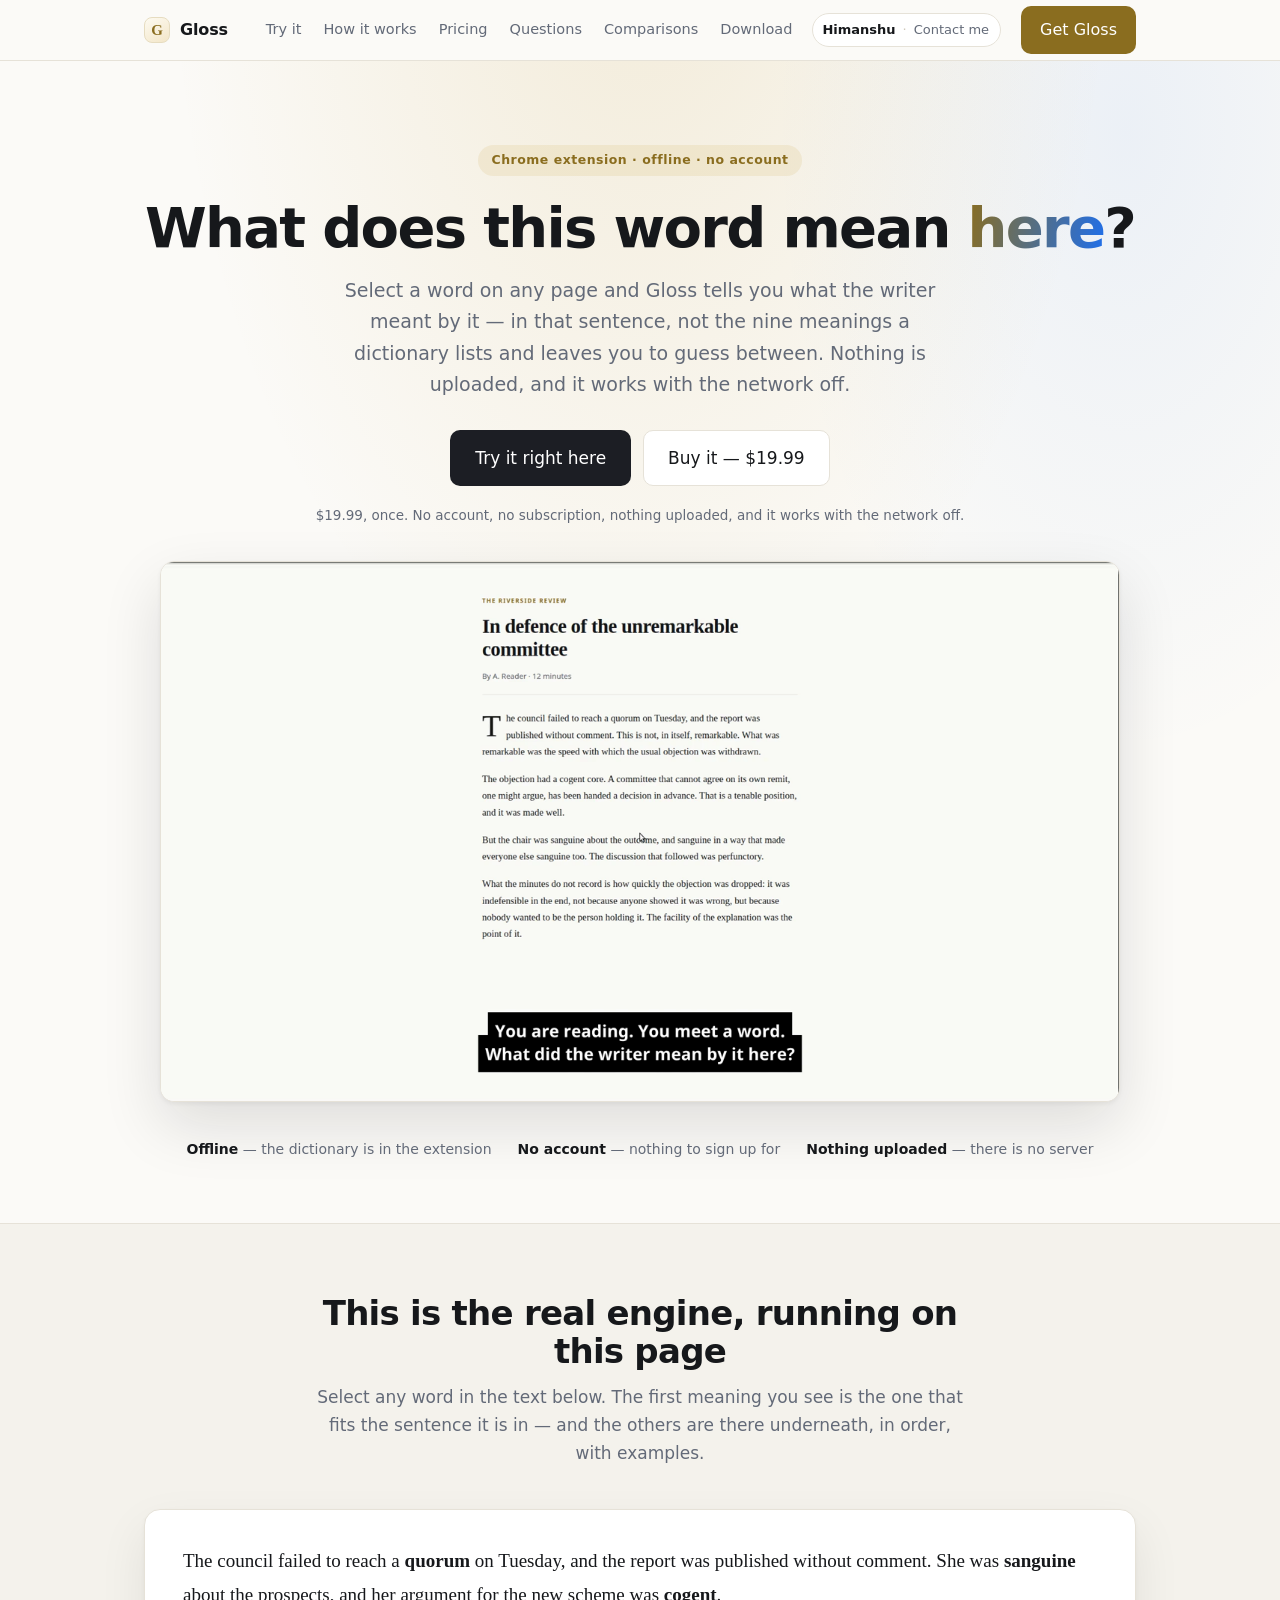
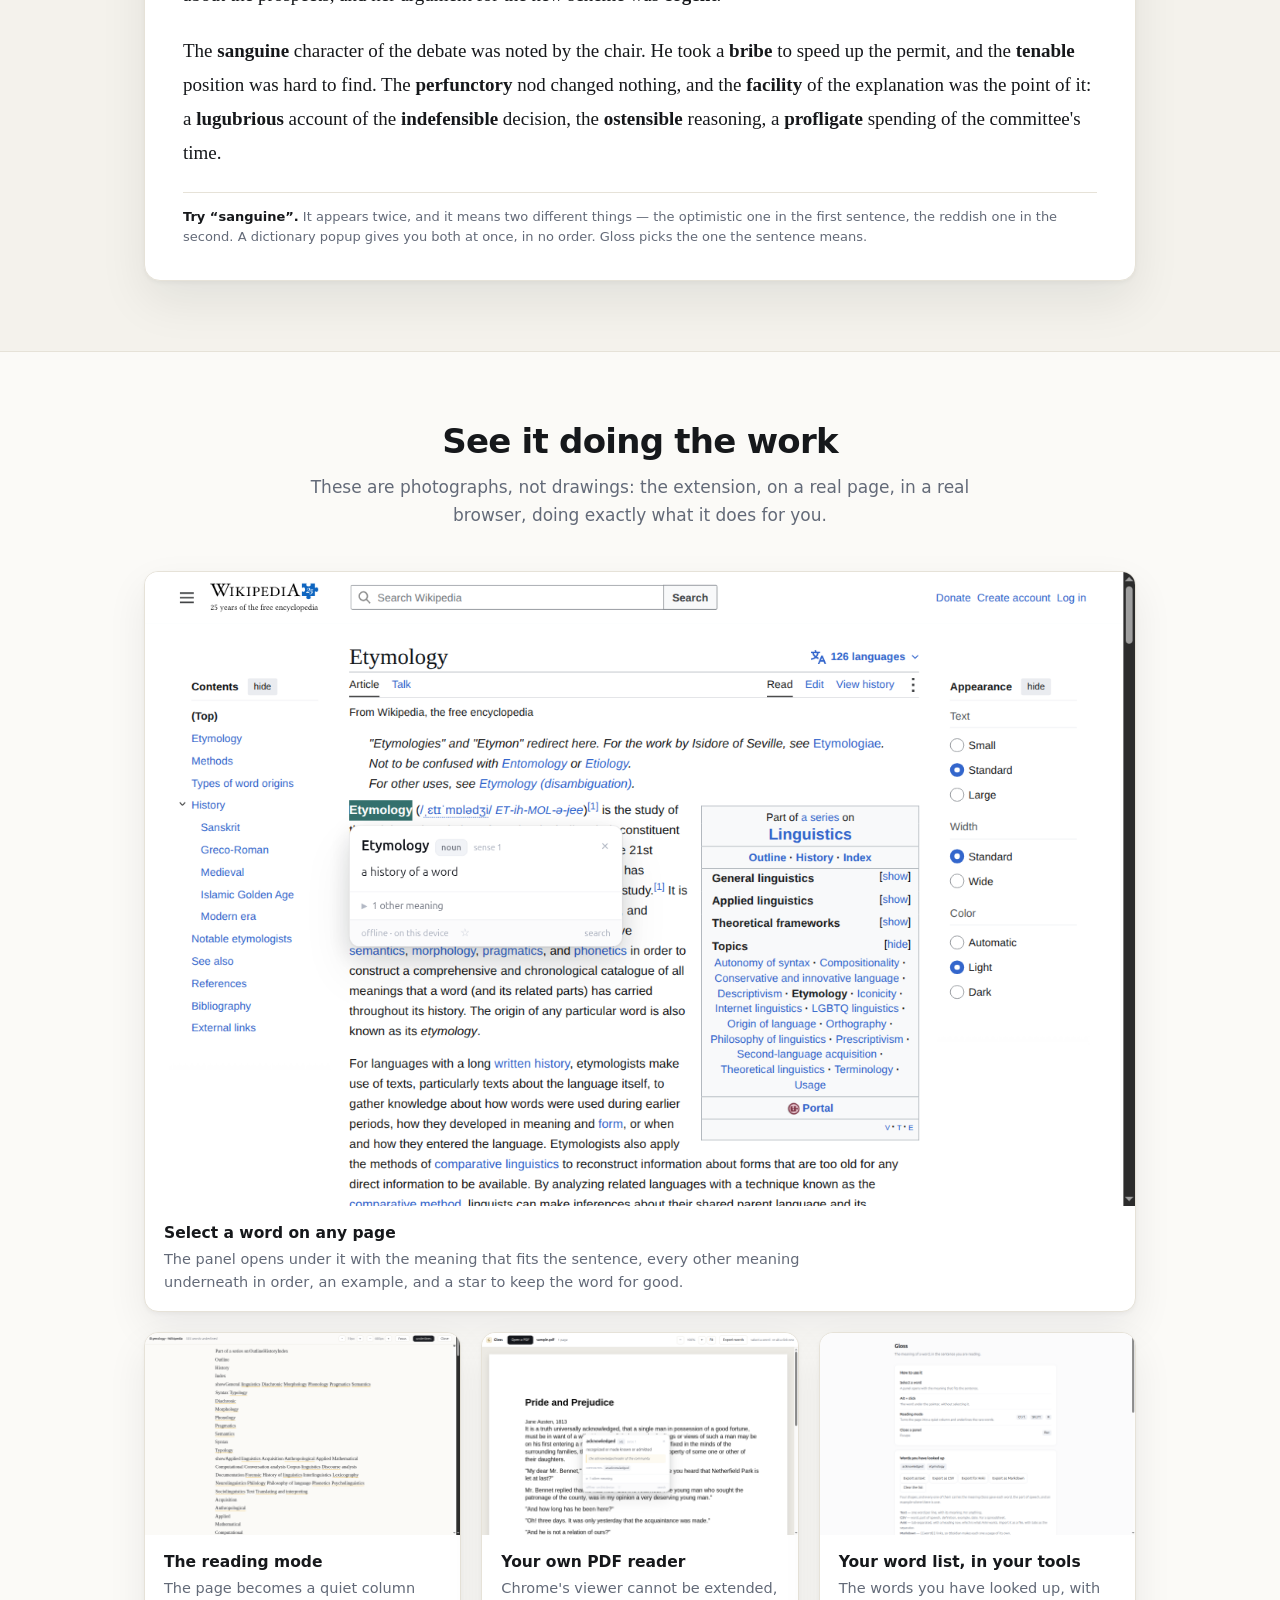
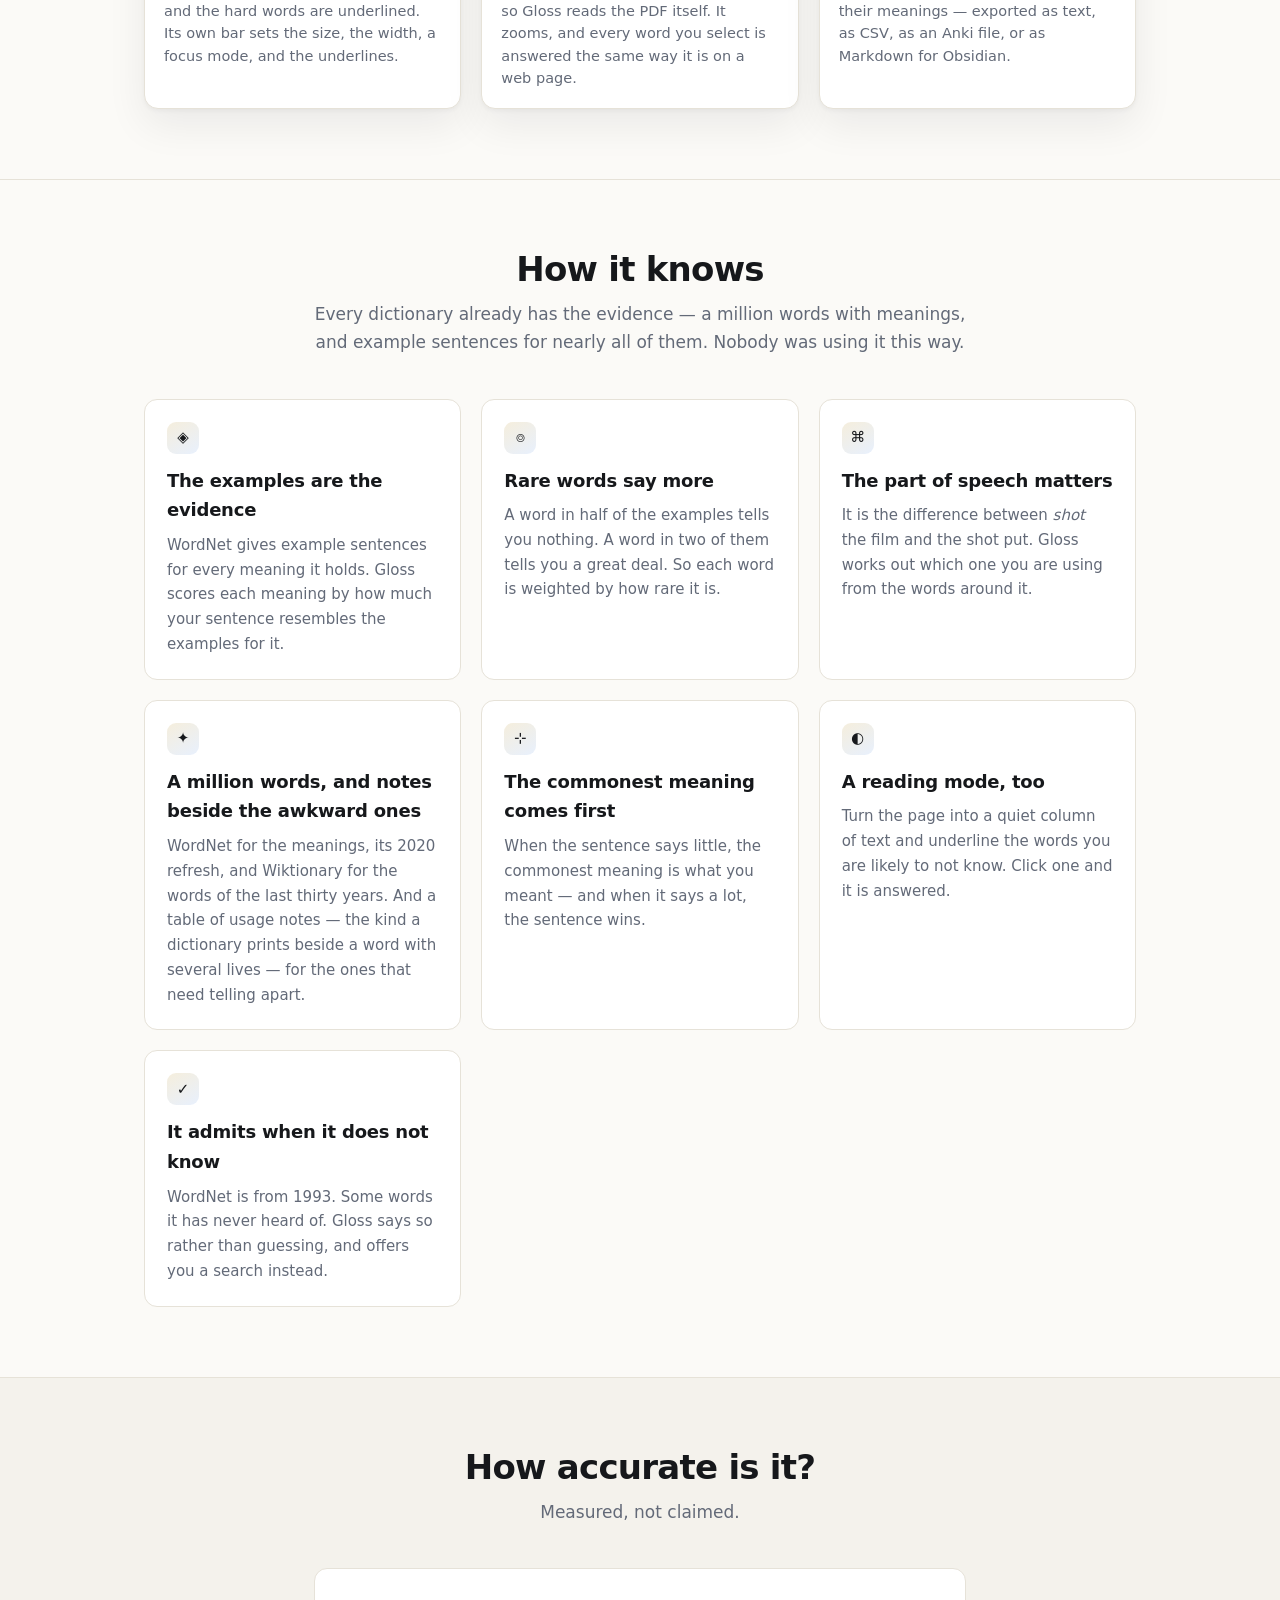
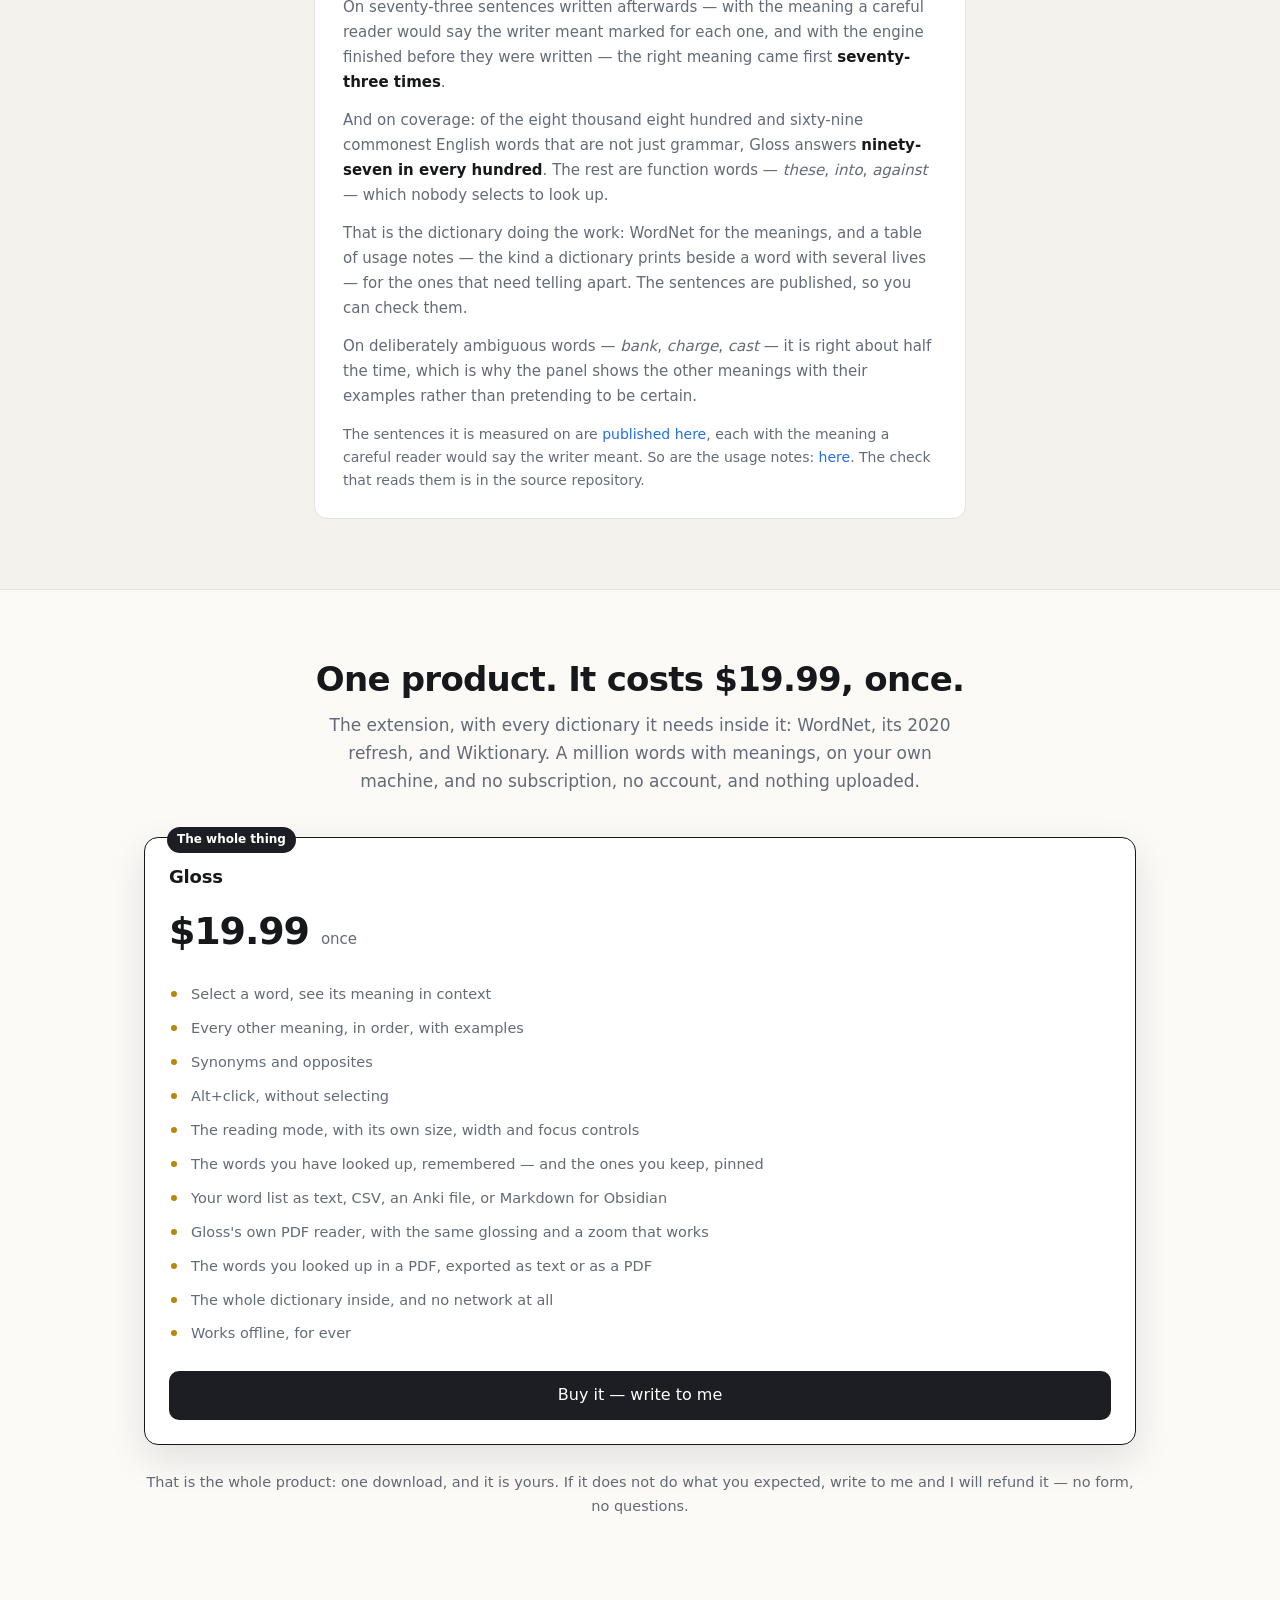
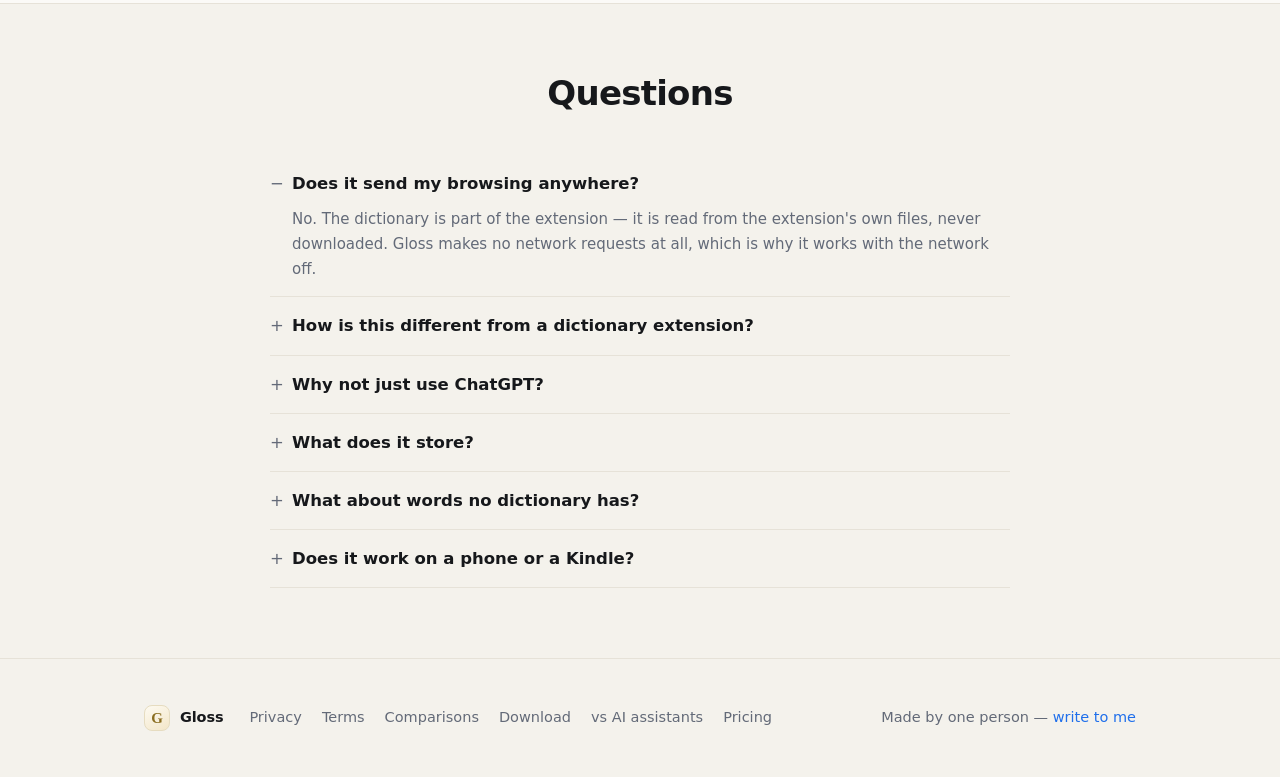
==== index.html @ 622e60df "The Gloss website The landing page, built. It is a static site: the same engine running in the page," ====
<!doctype html>
<html lang="en">
  <head>
    <meta charset="utf-8" />
    <meta name="viewport" content="width=device-width, initial-scale=1" />
    <title>Gloss — what does this word mean here?</title>
    <meta
      name="description"
      content="Select a word on a web page and see what it means in that sentence — not the nine meanings a dictionary lists. Offline, no account, nothing uploaded."
    />
    <link rel="icon" href="img/icon128.png" />
    <link rel="stylesheet" href="css/site.css" />
  </head>
  <body>
    <header>
      <div class="wrap bar">
        <a class="brand" href="index.html"><span class="mark">G</span>Gloss</a>
        <nav>
          <a href="#demo">Try it</a>
          <a href="#how">How it works</a>
          <a href="#pricing">Pricing</a>
          <a href="#faq">Questions</a>
          <a href="compare/dictionary-extensions.html">Comparisons</a>
          <a href="download.html">Download</a>
        </nav>
        <a class="contact" href="mailto:imhimanshu758@gmail.com?subject=Gloss"><span class="who">Himanshu</span><span class="write">Contact me</span></a>
        <a class="btn gold" href="#pricing">Get Gloss</a>
      </div>
    </header>

    <div class="hero">
      <div class="wrap">
        <span class="eyebrow">Chrome extension · offline · no account</span>
        <h1>What does this word mean <em>here</em>?</h1>
        <p class="lede">
          Select a word on any page and Gloss tells you what the writer meant by it — in that
          sentence, not the nine meanings a dictionary lists and leaves you to guess between.
          Nothing is uploaded, and it works with the network off.
        </p>
        <div class="cta">
          <a class="btn big" href="#demo">Try it right here</a>
          <a class="btn big ghost" href="#pricing">Buy it — $19.99</a>
        </div>
        <p class="fine">$19.99, once. No account, no subscription, nothing uploaded, and it works with the network off.</p>
        <video
          class="hero-video"
          src="gloss-sales.mp4"
          poster="gloss-thumbnail.png"
          autoplay
          muted
          loop
          playsinline
          width="960"
          height="540"
        ></video>
        <div class="badges">
          <span><b>Offline</b> — the dictionary is in the extension</span>
          <span><b>No account</b> — nothing to sign up for</span>
          <span><b>Nothing uploaded</b> — there is no server</span>
        </div>
      </div>
    </div>

    <section id="demo" class="tint">
      <div class="wrap">
        <div class="section-head">
          <h2>This is the real engine, running on this page</h2>
          <p>
            Select any word in the text below. The first meaning you see is the one that fits the
            sentence it is in — and the others are there underneath, in order, with examples.
          </p>
        </div>

        <div class="demo">
          <div id="panel" style="display: none"></div>
          <p>
            The council failed to reach a <b>quorum</b> on Tuesday, and the report was published
            without comment. She was <b>sanguine</b> about the prospects, and her argument for the
            new scheme was <b>cogent</b>.
          </p>          <p>
            The <b>sanguine</b> character of the debate was noted by the chair. He took a
            <b>bribe</b> to speed up the permit, and the <b>tenable</b> position was hard to find.
            The <b>perfunctory</b> nod changed nothing, and the <b>facility</b> of the explanation
            was the point of it: a <b>lugubrious</b> account of the <b>indefensible</b> decision,
            the <b>ostensible</b> reasoning, a <b>profligate</b> spending of the committee's time.
          </p>
          <p class="hint">
            <b>Try “sanguine”.</b> It appears twice, and it means two different things — the
            optimistic one in the first sentence, the reddish one in the second. A dictionary
            popup gives you both at once, in no order. Gloss picks the one the sentence means.
          </p>
        </div>
      </div>
    </section>

    <section id="shots">
      <div class="wrap">
        <div class="section-head">
          <h2>See it doing the work</h2>
          <p>
            These are photographs, not drawings: the extension, on a real page, in a real
            browser, doing exactly what it does for you.
          </p>
        </div>

        <figure class="shot shot--wide">
          <img
            src="shots/panel.png"
            alt="A panel on a Wikipedia article: the word Etymology, with the meaning 'a history of a word', one other meaning underneath, and a star to keep it"
            loading="lazy"
            width="1280"
            height="820"
          />
          <figcaption>
            <b>Select a word on any page</b>
            The panel opens under it with the meaning that fits the sentence, every other meaning
            underneath in order, an example, and a star to keep the word for good.
          </figcaption>
        </figure>

        <div class="shots shots--three">
          <figure class="shot">
            <img
              src="shots/reading.png"
              alt="The reading mode: the page turned into a quiet column of serif text, with the rare words underlined in yellow and the controls in the bar at the top"
              loading="lazy"
              width="1280"
              height="820"
            />
            <figcaption>
              <b>The reading mode</b>
              The page becomes a quiet column and the hard words are underlined. Its own bar sets
              the size, the width, a focus mode, and the underlines.
            </figcaption>
          </figure>

          <figure class="shot">
            <img
              src="shots/reader.png"
              alt="Gloss's own PDF reader: a page of Pride and Prejudice, with a word selected and the panel open beside it, and zoom controls in the bar"
              loading="lazy"
              width="1280"
              height="820"
            />
            <figcaption>
              <b>Your own PDF reader</b>
              Chrome's viewer cannot be extended, so Gloss reads the PDF itself. It zooms, and
              every word you select is answered the same way it is on a web page.
            </figcaption>
          </figure>

          <figure class="shot">
            <img
              src="shots/settings.png"
              alt="The settings page: the words you have looked up, and buttons to export them as text, CSV, an Anki file, or Markdown for Obsidian"
              loading="lazy"
              width="1280"
              height="820"
            />
            <figcaption>
              <b>Your word list, in your tools</b>
              The words you have looked up, with their meanings — exported as text, as CSV, as an
              Anki file, or as Markdown for Obsidian.
            </figcaption>
          </figure>
        </div>
      </div>
    </section>

    <section id="how">
      <div class="wrap">
        <div class="section-head">
          <h2>How it knows</h2>
          <p>
            Every dictionary already has the evidence — a million words with meanings, and
            example sentences for nearly all of them. Nobody was using it this way.
          </p>
        </div>
        <div class="grid">
          <div class="card">
            <div class="icon">◈</div>
            <h3>The examples are the evidence</h3>
            <p>
              WordNet gives example sentences for every meaning it holds. Gloss scores each
              meaning by how much your sentence resembles the examples for it.
            </p>
          </div>
          <div class="card">
            <div class="icon">⌾</div>
            <h3>Rare words say more</h3>
            <p>
              A word in half of the examples tells you nothing. A word in two of them tells you a
              great deal. So each word is weighted by how rare it is.
            </p>
          </div>
          <div class="card">
            <div class="icon">⌘</div>
            <h3>The part of speech matters</h3>
            <p>
              It is the difference between <i>shot</i> the film and the shot put. Gloss works out
              which one you are using from the words around it.
            </p>
          </div>
          <div class="card">
            <div class="icon">✦</div>
            <h3>A million words, and notes beside the awkward ones</h3>
            <p>
              WordNet for the meanings, its 2020 refresh, and Wiktionary for the words of the
              last thirty years. And a table of usage notes — the kind a dictionary prints
              beside a word with several lives — for the ones that need telling apart.
            </p>
          </div>
          <div class="card">
            <div class="icon">⊹</div>
            <h3>The commonest meaning comes first</h3>
            <p>
              When the sentence says little, the commonest meaning is what you meant — and when
              it says a lot, the sentence wins.
            </p>
          </div>
          <div class="card">
            <div class="icon">◐</div>
            <h3>A reading mode, too</h3>
            <p>
              Turn the page into a quiet column of text and underline the words you are likely to
              not know. Click one and it is answered.
            </p>
          </div>
          <div class="card">
            <div class="icon">✓</div>
            <h3>It admits when it does not know</h3>
            <p>
              WordNet is from 1993. Some words it has never heard of. Gloss says so rather than
              guessing, and offers you a search instead.
            </p>
          </div>
        </div>
      </div>
    </section>

    <section class="tint">
      <div class="wrap narrow">
        <div class="section-head">
          <h2>How accurate is it?</h2>
          <p>Measured, not claimed.</p>
        </div>
        <div class="card" style="padding: 26px 28px">
          <p style="margin: 0 0 14px">
            On seventy-three sentences written afterwards — with the meaning a careful reader
            would say the writer meant marked for each one, and with the engine finished
            before they were written — the right meaning came first
            <b style="color: var(--ink)">seventy-three times</b>.
          </p>
          <p style="margin: 0 0 14px">
            And on coverage: of the eight thousand eight hundred and sixty-nine commonest
            English words that are not just grammar, Gloss answers
            <b style="color: var(--ink)">ninety-seven in every hundred</b>. The rest are
            function words — <i>these</i>, <i>into</i>, <i>against</i> — which nobody selects to
            look up.
          </p>
          <p style="margin: 0 0 14px">
            That is the dictionary doing the work: WordNet for the meanings, and a table of usage
            notes — the kind a dictionary prints beside a word with several lives — for the ones
            that need telling apart. The sentences are published, so you can check them.
          </p>
          <p style="margin: 0 0 14px">
            On deliberately ambiguous words — <i>bank</i>, <i>charge</i>, <i>cast</i> — it is right
            about half the time, which is why the panel shows the other meanings with their
            examples rather than pretending to be certain.
          </p>
          <p style="margin: 0; color: var(--muted); font-size: 14px">
            The sentences it is measured on are
            <a href="data/holdout.json">published here</a>, each with the meaning a careful
            reader would say the writer meant. So are the usage notes:
            <a href="data/cues.json">here</a>. The check that reads them is in the source
            repository.
          </p>
        </div>
      </div>
    </section>

    <section id="pricing">
      <div class="wrap">
        <div class="section-head">
          <h2>One product. It costs $19.99, once.</h2>
          <p>
            The extension, with every dictionary it needs inside it: WordNet, its 2020 refresh,
            and Wiktionary. A million words with meanings, on your own machine, and no
            subscription, no account, and nothing uploaded.
          </p>
        </div>
        <div class="plans">
          <div class="plan featured">
            <span class="tag">The whole thing</span>
            <h3>Gloss</h3>
            <div class="price">$19.99 <small>once</small></div>
            <ul>
              <li>Select a word, see its meaning in context</li>
              <li>Every other meaning, in order, with examples</li>
              <li>Synonyms and opposites</li>
              <li>Alt+click, without selecting</li>
              <li>The reading mode, with its own size, width and focus controls</li>
              <li>The words you have looked up, remembered — and the ones you keep, pinned</li>
              <li>Your word list as text, CSV, an Anki file, or Markdown for Obsidian</li>
              <li>Gloss's own PDF reader, with the same glossing and a zoom that works</li>
              <li>The words you looked up in a PDF, exported as text or as a PDF</li>
              <li>The whole dictionary inside, and no network at all</li>
              <li>Works offline, for ever</li>
            </ul>
            <a
              class="btn"
              href="mailto:imhimanshu758@gmail.com?subject=Gloss%20%E2%80%94%20I%27d%20like%20to%20buy%20it&amp;body=Hello%2C%0A%0AI%27d%20like%20to%20buy%20Gloss.%0A%0APlease%20send%20it%20to%3A%0A%0A%20%28an%20email%20address%2C%20or%20a%20Telegram%20or%20Google%20Drive%20you%20can%20share%20to%29%0A%0AThank%20you."
              >Buy it — write to me</a
            >
          </div>
        </div>
        <p class="note">
          That is the whole product: one download, and it is yours. If it does not do what you
          expected, write to me and I will refund it — no form, no questions.
        </p>
      </div>
    </section>

    <section class="tint" id="faq">
      <div class="wrap">
        <div class="section-head"><h2>Questions</h2></div>
        <div class="faq">
          <details open>
            <summary>Does it send my browsing anywhere?</summary>
            <p>
              No. The dictionary is part of the extension — it is read from the extension's own
              files, never downloaded. Gloss makes no network requests at all, which is why it
              works with the network off.
            </p>
          </details>
          <details>
            <summary>How is this different from a dictionary extension?</summary>
            <p>
              Those give you the general meaning and leave you to work out which one the writer
              meant. Gloss ranks the meanings by the sentence, so the one you want is at the top.
              <a href="compare/dictionary-extensions.html">A longer comparison</a>.
            </p>
          </details>
          <details>
            <summary>Why not just use ChatGPT?</summary>
            <p>
              You can — if you have an account, an API key and a mind to paste the sentence into
              a chat box. Gloss is offline, free of that, and answers in a panel instead of a
              paragraph.
            </p>
          </details>
          <details>
            <summary>What does it store?</summary>
            <p>
              The list of words you have looked up, in your browser's own storage. It is used to
              tell you "looked up before", and to stop underlining words you already know. It is
              never sent anywhere, and you can clear it in the settings.
            </p>
          </details>
          <details>
            <summary>What about words no dictionary has?</summary>
            <p>
              Almost none now. Gloss carries three dictionaries: WordNet 3.1, its 2020 refresh,
              and Wiktionary — a million words with meanings between them, which is why
              <i>emoji</i> and <i>hashtag</i> answer as well as <i>sanguine</i> does. And a word
              that no dictionary has, but that is a word, is said so plainly rather than
              invented.
            </p>
          </details>
          <details>
            <summary>Does it work on a phone or a Kindle?</summary>
            <p>
              It is a browser extension, so it works in any browser that runs them. A phone app
              and a Kindle app are a different piece of work, and a different product.
            </p>
          </details>
        </div>
      </div>
    </section>

    <footer>
      <div class="wrap foot">
        <a class="brand" href="index.html"><span class="mark">G</span>Gloss</a>
        <nav>
          <a href="privacy.html">Privacy</a>
          <a href="terms.html">Terms</a>
          <a href="compare/dictionary-extensions.html">Comparisons</a>
          <a href="download.html">Download</a>
          <a href="compare/ai-assistants.html">vs AI assistants</a>
          <a href="#pricing">Pricing</a>
        </nav>
        <span class="spacer"></span>
        <span>Made by one person — <a href="mailto:imhimanshu758@gmail.com">write to me</a></span>
      </div>
    </footer>

    <script type="module" src="js/demo.js"></script>
  </body>
</html>
---- css/site.css ----
:root {
  color-scheme: light;
  --bg: #fbfaf7;
  --paper: #ffffff;
  --ink: #16181b;
  --muted: #636a78;
  --line: #e6e2d8;
  --accent: #b8860b;
  --deep: #1c1e24;
}

* { box-sizing: border-box; }

html { scroll-behavior: smooth; }

body {
  margin: 0;
  background: var(--bg);
  color: var(--ink);
  font: 16px/1.65 ui-sans-serif, system-ui, -apple-system, "Segoe UI", Roboto, sans-serif;
  -webkit-font-smoothing: antialiased;
}

a { color: #1f6feb; text-decoration: none; }
a:hover { text-decoration: underline; }

.wrap { max-width: 1040px; margin: 0 auto; padding: 0 24px; }
.narrow { max-width: 700px; }

/* --------------------------------- header --------------------------------- */

header {
  position: sticky;
  top: 0;
  z-index: 30;
  background: rgba(251, 250, 247, 0.88);
  backdrop-filter: saturate(180%) blur(12px);
  border-bottom: 1px solid var(--line);
}
.bar { display: flex; align-items: center; gap: 20px; height: 60px; }
.brand { display: flex; align-items: center; gap: 10px; color: var(--ink); font-weight: 620; letter-spacing: -0.01em; }
.brand:hover { text-decoration: none; }
.mark {
  width: 26px; height: 26px; border-radius: 8px;
  background: linear-gradient(150deg, #fdfaf1, #f3e6c8);
  border: 1px solid #e6dcc0;
  display: grid; place-items: center;
  font-family: Georgia, serif; font-size: 15px; font-weight: 700; color: #8a6d1f;
}
nav { display: flex; gap: 22px; margin-left: auto; font-size: 14.5px; }
nav a { color: var(--muted); }
nav a:hover { color: var(--ink); text-decoration: none; }

.btn {
  display: inline-flex; align-items: center; gap: 7px;
  padding: 10px 18px; border-radius: 10px; border: 1px solid transparent;
  background: var(--deep); color: #fff; font: inherit; font-weight: 540; cursor: pointer;
}
.btn:hover { text-decoration: none; background: #2a2e37; }
.btn.ghost { background: #fff; color: var(--ink); border-color: var(--line); }
.btn.ghost:hover { background: #f5f3ec; }
.btn.big { padding: 13px 24px; font-size: 17px; }
.btn.gold { background: #8a6d1f; }
.btn.gold:hover { background: #74591a; }

/* ---------------------------------- hero ---------------------------------- */

.hero {
  padding: 84px 0 62px;
  text-align: center;
  background:
    radial-gradient(60% 120% at 50% -15%, rgba(184, 134, 11, 0.13), transparent 62%),
    radial-gradient(46% 90% at 88% 6%, rgba(31, 111, 235, 0.07), transparent 60%);
}
.eyebrow {
  display: inline-block; font-size: 12.5px; font-weight: 600; letter-spacing: 0.04em;
  color: #8a6d1f; background: rgba(184, 134, 11, 0.1); padding: 5px 13px; border-radius: 999px; margin-bottom: 22px;
}
h1 {
  font-size: clamp(34px, 5.6vw, 56px); line-height: 1.06; letter-spacing: -0.03em;
  margin: 0 0 18px; font-weight: 680;
}
h1 em {
  font-style: normal;
  background: linear-gradient(100deg, #8a6d1f, #1f6feb);
  -webkit-background-clip: text; background-clip: text; color: transparent;
}
.lede { font-size: 19px; color: var(--muted); max-width: 640px; margin: 0 auto 30px; }
.cta { display: flex; gap: 12px; justify-content: center; flex-wrap: wrap; margin-bottom: 18px; }
.fine { font-size: 13.5px; color: var(--muted); }
.badges { display: flex; gap: 26px; justify-content: center; flex-wrap: wrap; margin-top: 36px; font-size: 14px; color: var(--muted); }
.badges b { color: var(--ink); font-weight: 600; }

/* ---------------------------------- demo ---------------------------------- */

section { padding: 70px 0; border-top: 1px solid var(--line); }
section.tint { background: #f4f2ec; }
h2 { font-size: clamp(25px, 3.4vw, 34px); letter-spacing: -0.022em; line-height: 1.14; margin: 0 0 12px; font-weight: 660; }
h3 { font-size: 18px; margin: 0 0 8px; letter-spacing: -0.012em; }
.section-head { max-width: 660px; margin: 0 auto 42px; text-align: center; }
.section-head p { color: var(--muted); font-size: 17px; margin: 0; }

.demo {
  position: relative;
  background: var(--paper);
  border: 1px solid var(--line);
  border-radius: 16px;
  padding: 34px 38px;
  box-shadow: 0 2px 4px rgba(16, 20, 28, 0.04), 0 20px 48px rgba(16, 20, 28, 0.08);
  font: 19px/1.8 Georgia, "Iowan Old Style", "Times New Roman", serif;
}
.demo p { margin: 0 0 1.1em; }
.demo p:last-child { margin-bottom: 0; }
.demo .hint {
  font: 13px/1.5 ui-sans-serif, system-ui, sans-serif;
  color: var(--muted); border-top: 1px solid var(--line); margin-top: 22px; padding-top: 14px;
}
.demo .hint b { color: var(--ink); }

/* ---------------------------------- shots ---------------------------------- */

/* The pictures of the extension at work. They are photographs, so they are big: they are the
   first thing a reader should see after the demo. */
.shots { display: grid; gap: 20px; }
.shots--three { grid-template-columns: repeat(3, 1fr); margin-top: 20px; }
@media (max-width: 900px) {
  .shots--three { grid-template-columns: 1fr; }
}
.shot {
  margin: 0;
  background: #fff;
  border: 1px solid var(--line);
  border-radius: 14px;
  overflow: hidden;
  box-shadow: 0 2px 4px rgba(16, 20, 28, 0.04), 0 16px 40px rgba(16, 20, 28, 0.07);
}
.shot img { display: block; width: 100%; height: auto; }
.shot figcaption { padding: 15px 19px 18px; font-size: 14.5px; color: var(--muted); line-height: 1.55; }
.shot figcaption b { display: block; color: var(--ink); font-size: 15.5px; margin-bottom: 3px; }
.shot--wide { margin-bottom: 20px; }
.shot--wide figcaption { max-width: 720px; }

/* --------------------------------- features -------------------------------- */

.grid { display: grid; grid-template-columns: repeat(auto-fit, minmax(270px, 1fr)); gap: 20px; }
.card { border: 1px solid var(--line); border-radius: 13px; padding: 22px; background: #fff; }
.card p { color: var(--muted); margin: 0; font-size: 15px; }
.card .icon {
  width: 32px; height: 32px; border-radius: 9px; display: grid; place-items: center;
  background: linear-gradient(150deg, rgba(184, 134, 11, 0.14), rgba(31, 111, 235, 0.1));
  margin-bottom: 12px; font-size: 15px;
}

/* --------------------------------- pricing -------------------------------- */

.plans { display: grid; grid-template-columns: repeat(auto-fit, minmax(230px, 1fr)); gap: 18px; align-items: start; }
.plan { border: 1px solid var(--line); border-radius: 14px; padding: 24px; background: #fff; }
.plan.featured { border-color: var(--ink); box-shadow: 0 14px 38px rgba(16, 20, 28, 0.11); position: relative; }
.plan .tag {
  position: absolute; top: -11px; left: 22px; font-size: 12px; font-weight: 640;
  background: var(--deep); color: #fff; padding: 3px 10px; border-radius: 999px;
}
.price { font-size: 38px; font-weight: 700; letter-spacing: -0.03em; margin: 6px 0 2px; }
.price small { font-size: 15px; font-weight: 450; color: var(--muted); letter-spacing: 0; }
.plan ul { list-style: none; padding: 0; margin: 16px 0 20px; font-size: 14.5px; color: var(--muted); }
.plan li { padding: 5px 0 5px 22px; position: relative; }
.plan li::before { content: ''; position: absolute; left: 2px; top: 13px; width: 6px; height: 6px; border-radius: 50%; background: var(--accent); }
.plan .btn { width: 100%; justify-content: center; }
.note { text-align: center; color: var(--muted); font-size: 14.5px; margin-top: 26px; }

/* ----------------------------------- faq ----------------------------------- */

.faq { max-width: 740px; margin: 0 auto; }
.faq details { border-bottom: 1px solid var(--line); padding: 15px 0; }
.faq summary { cursor: pointer; font-weight: 560; font-size: 16.5px; list-style: none; }
.faq summary::-webkit-details-marker { display: none; }
.faq summary::before { content: '+'; display: inline-block; width: 22px; color: var(--muted); font-weight: 400; }
.faq details[open] summary::before { content: '−'; }
.faq p { margin: 10px 0 0 22px; color: var(--muted); font-size: 15px; }

/* --------------------------------- compare --------------------------------- */

table.cmp { width: 100%; border-collapse: collapse; font-size: 15px; margin: 26px 0; }
table.cmp th, table.cmp td { text-align: left; padding: 11px 12px; border-bottom: 1px solid var(--line); vertical-align: top; }
table.cmp th { font-weight: 600; font-size: 14px; color: var(--muted); }
table.cmp td.yes { color: #8a6d1f; font-weight: 600; }
table.cmp td.no { color: #a9adb6; }

/* --------------------------------- footer ---------------------------------- */

footer { border-top: 1px solid var(--line); background: #f4f2ec; padding: 46px 0; font-size: 14.5px; color: var(--muted); }
.foot { display: flex; gap: 26px; flex-wrap: wrap; align-items: center; }
.foot nav { margin-left: 0; gap: 20px; }
.foot .spacer { flex: 1; }

@media (max-width: 640px) {
  nav { display: none; }
  .hero { padding: 48px 0 38px; }
  section { padding: 48px 0; }
  .demo { padding: 22px 20px; font-size: 17px; }
}

/* The film, under the hero. Muted and looping, the way a web page is allowed to. */
.hero-video {
  display: block;
  width: min(960px, 100%);
  height: auto;
  margin: 34px auto 0;
  border-radius: 14px;
  border: 1px solid var(--line);
  background: #fff;
  box-shadow: 0 2px 4px rgba(16, 20, 28, 0.05), 0 24px 60px rgba(16, 20, 28, 0.12);
}

/* The name in the header, and a way to write.
 *
 * Small on purpose: the header is for the page, not for me. But a product that says "one
 * person answers the email" should say who, and how. */
.contact {
  display: inline-flex;
  align-items: center;
  gap: 7px;
  font-size: 13px;
  color: var(--muted);
  padding: 5px 11px 5px 9px;
  border: 1px solid var(--line);
  border-radius: 999px;
  background: #fff;
  white-space: nowrap;
}
.contact:hover { text-decoration: none; color: var(--ink); border-color: #cfc9ba; }
.contact .who { font-weight: 560; color: var(--ink); }
.contact .write::before { content: "·"; margin-right: 7px; color: #cfc9ba; }
.contact:hover .write { color: #8a6d1f; }

@media (max-width: 760px) {
  .contact .who { display: none; }
  .contact .write::before { content: ""; margin: 0; }
  .contact { padding: 5px 10px; }
}
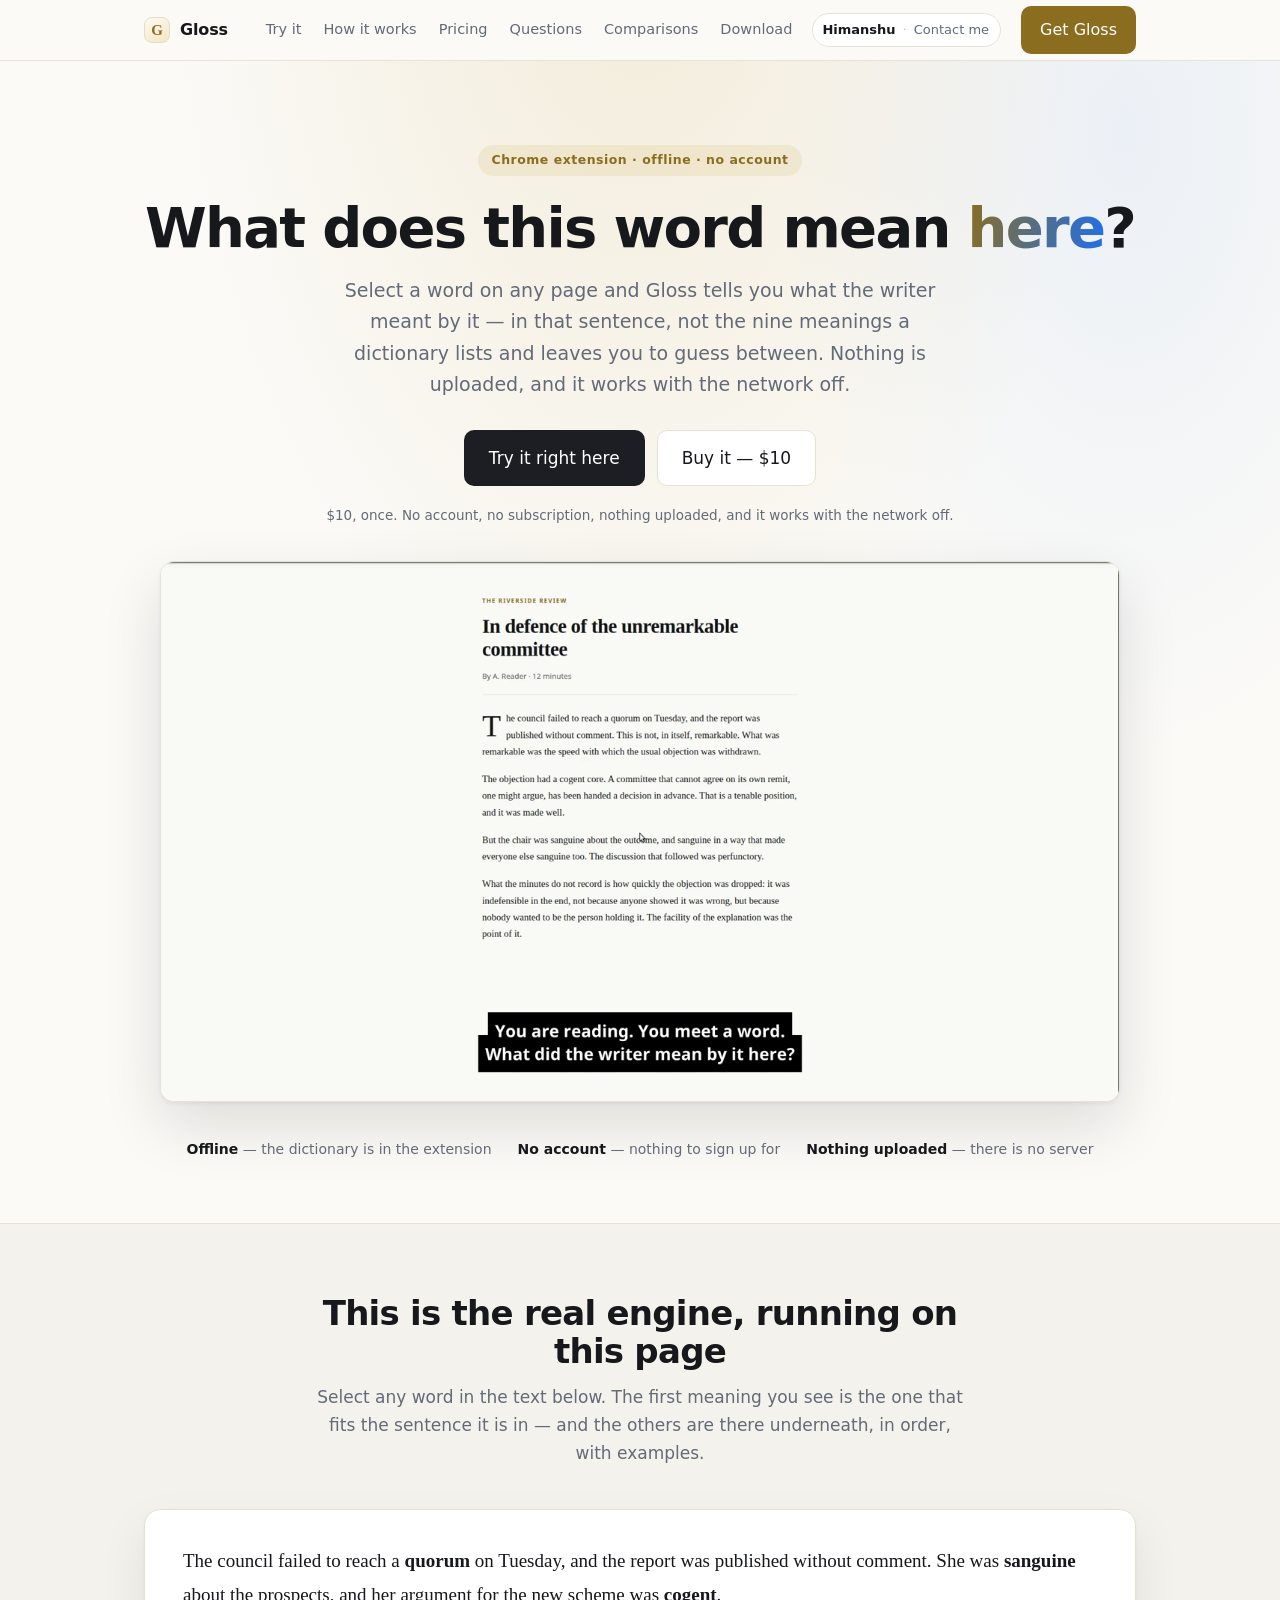
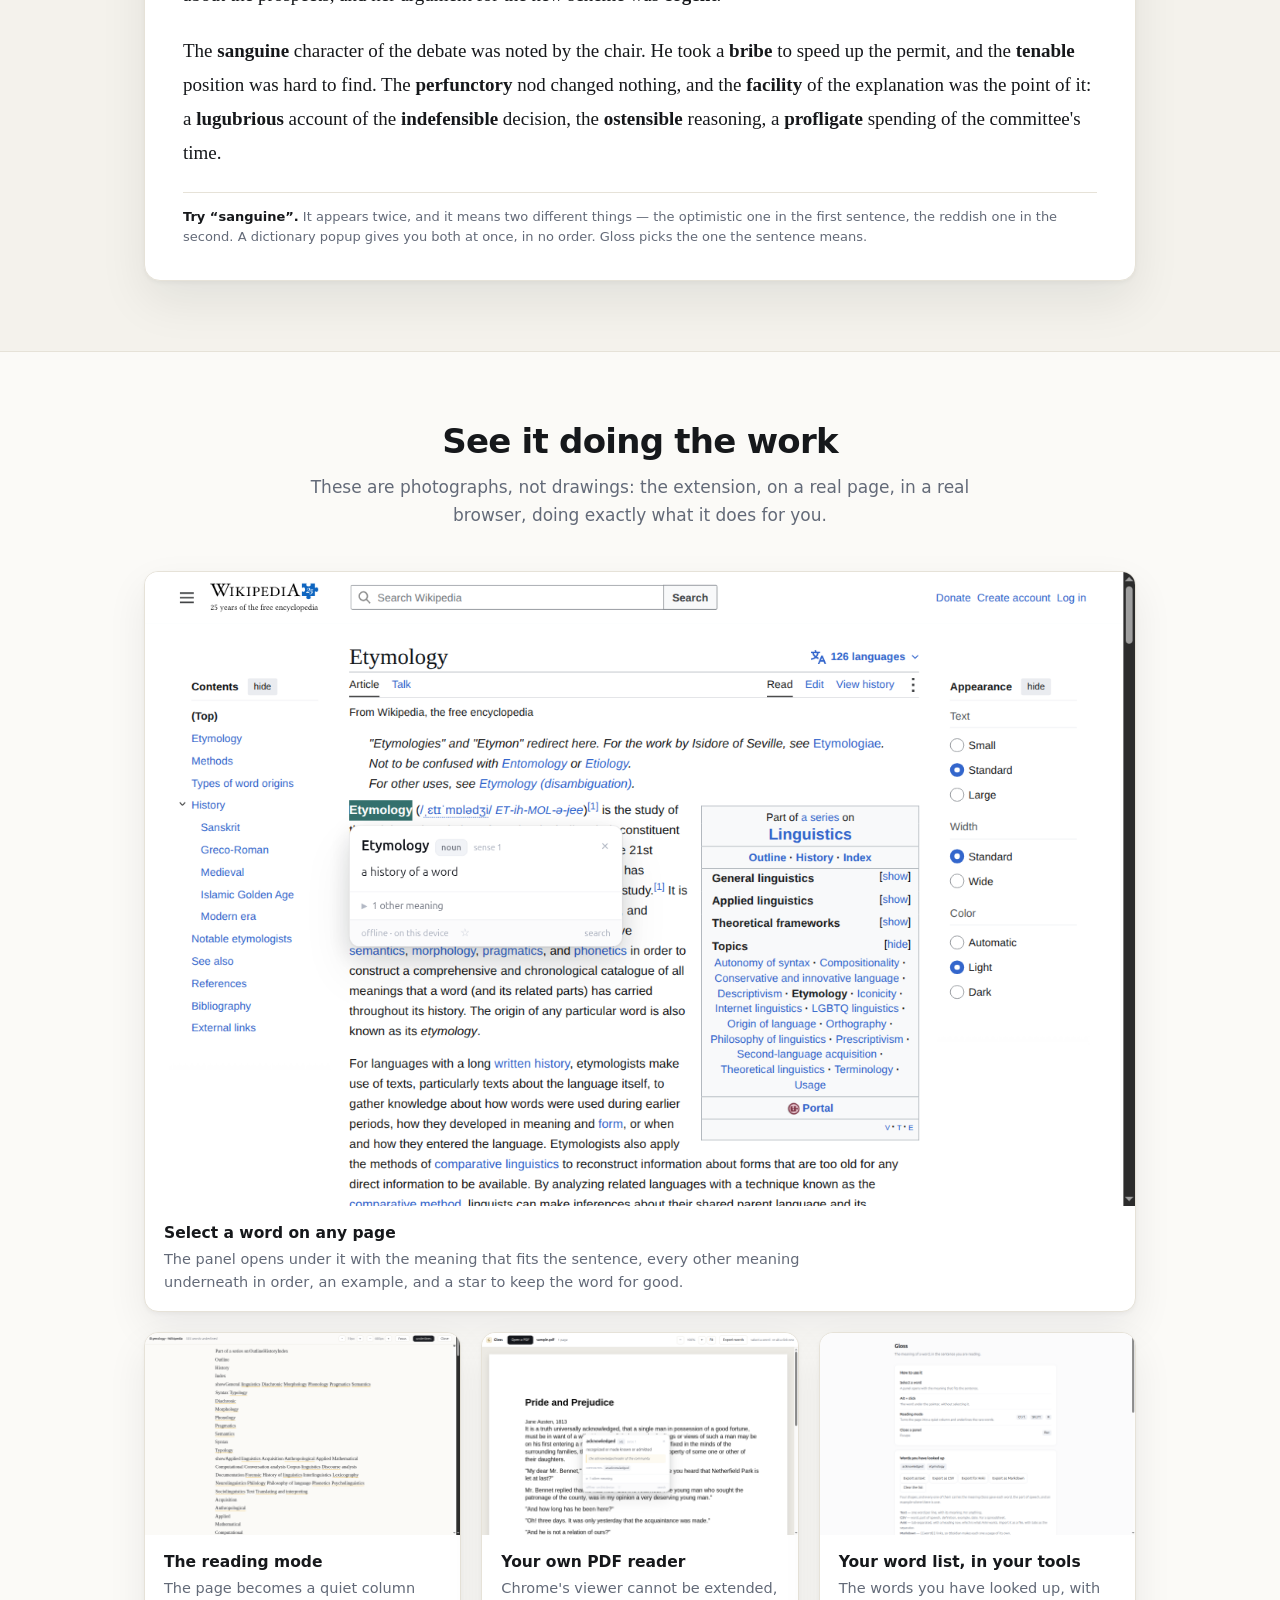
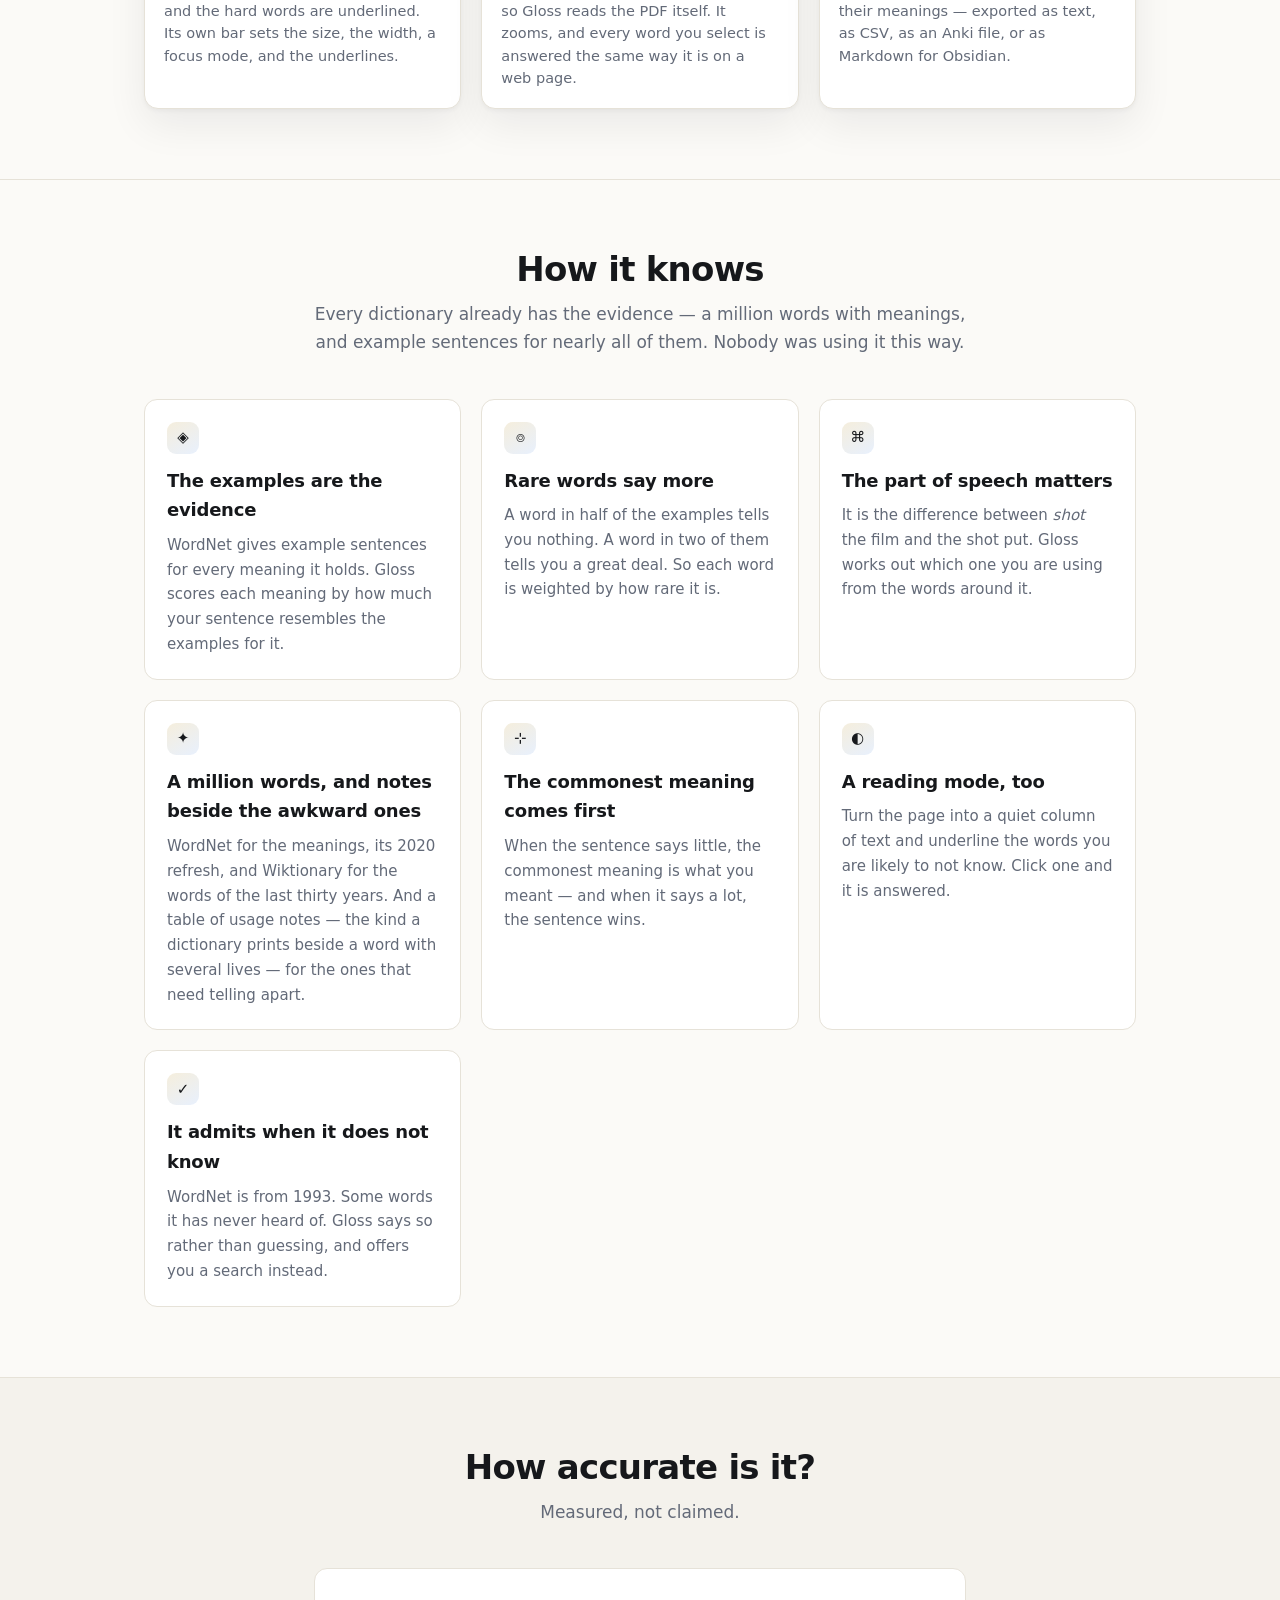
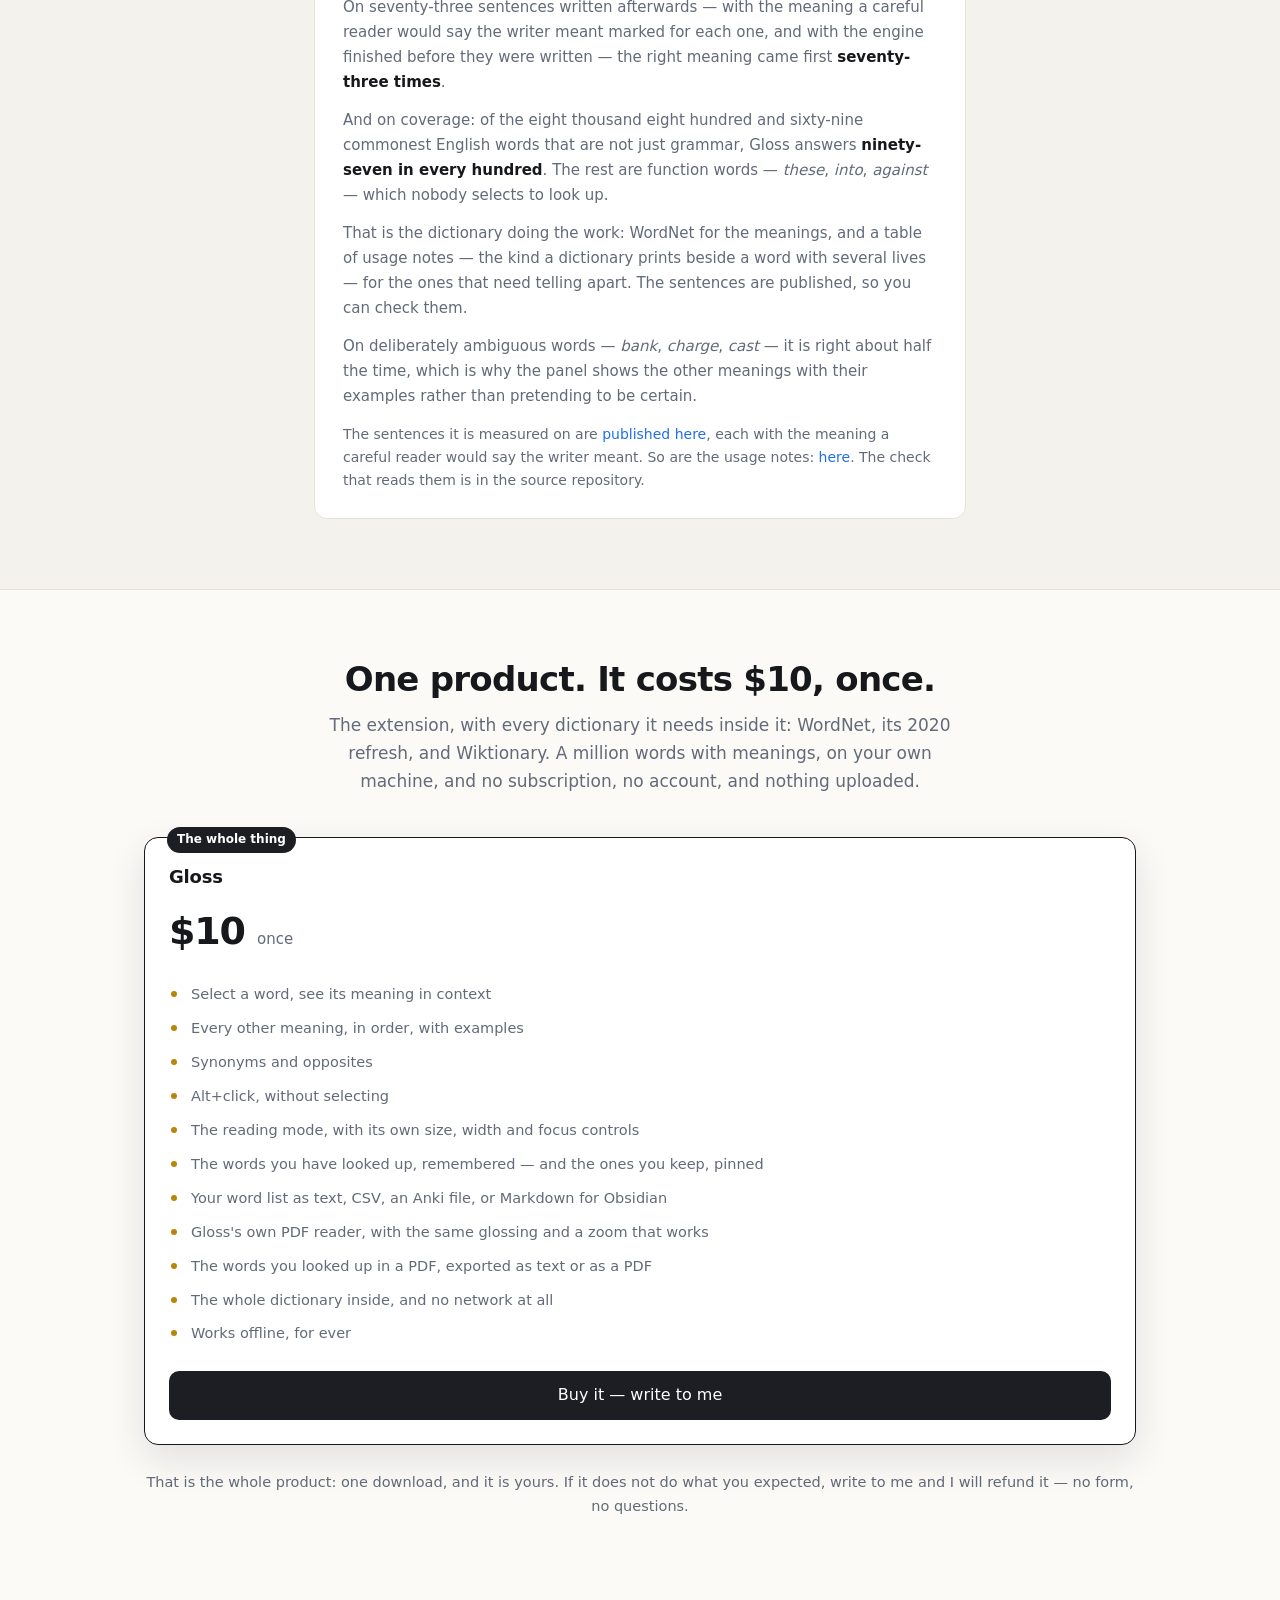
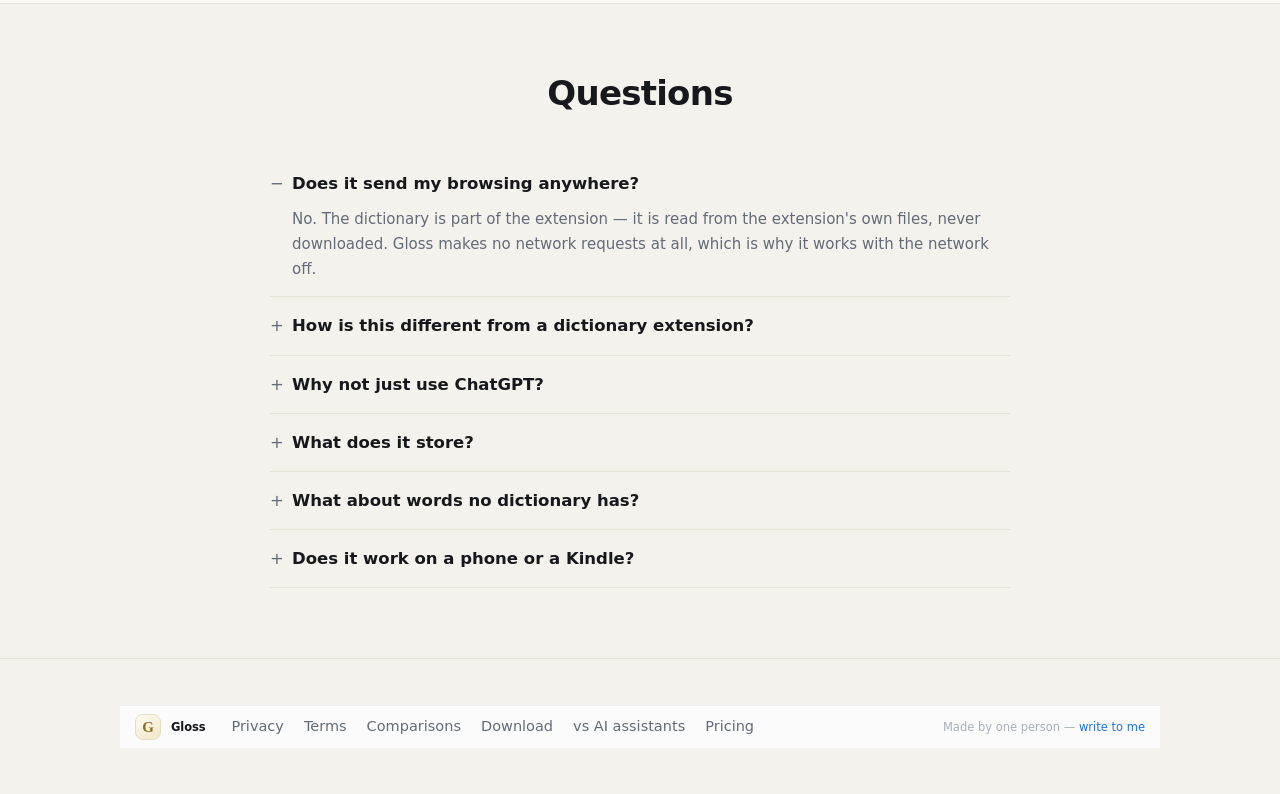
==== commit c73d93c5: "Ten dollars, once" ====
--- a/index.html
+++ b/index.html
@@ -39,9 +39,9 @@
         </p>
         <div class="cta">
           <a class="btn big" href="#demo">Try it right here</a>
-          <a class="btn big ghost" href="#pricing">Buy it — $19.99</a>
-        </div>
-        <p class="fine">$19.99, once. No account, no subscription, nothing uploaded, and it works with the network off.</p>
+          <a class="btn big ghost" href="#pricing">Buy it — $10</a>
+        </div>
+        <p class="fine">$10, once. No account, no subscription, nothing uploaded, and it works with the network off.</p>
         <video
           class="hero-video"
           src="gloss-sales.mp4"
@@ -282,7 +282,7 @@
     <section id="pricing">
       <div class="wrap">
         <div class="section-head">
-          <h2>One product. It costs $19.99, once.</h2>
+          <h2>One product. It costs $10, once.</h2>
           <p>
             The extension, with every dictionary it needs inside it: WordNet, its 2020 refresh,
             and Wiktionary. A million words with meanings, on your own machine, and no
@@ -293,7 +293,7 @@
           <div class="plan featured">
             <span class="tag">The whole thing</span>
             <h3>Gloss</h3>
-            <div class="price">$19.99 <small>once</small></div>
+            <div class="price">$10 <small>once</small></div>
             <ul>
               <li>Select a word, see its meaning in context</li>
               <li>Every other meaning, in order, with examples</li>
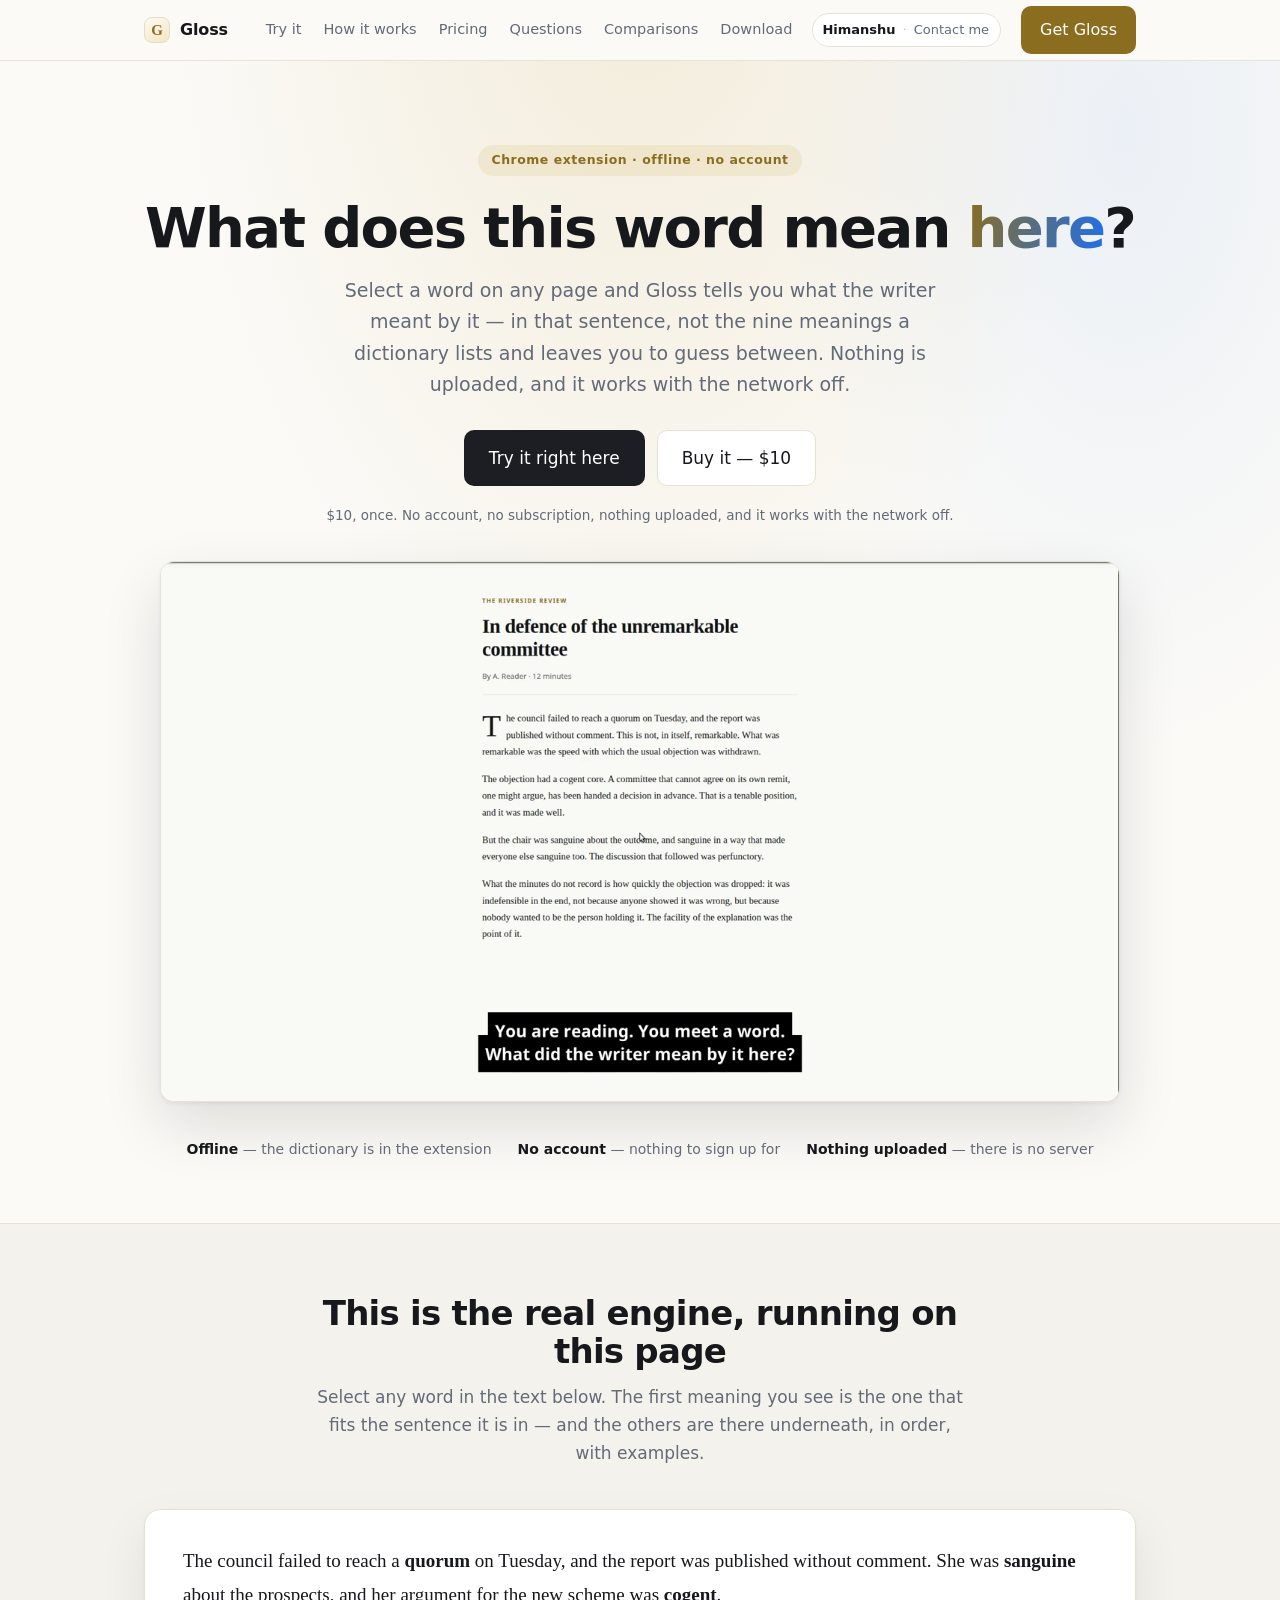
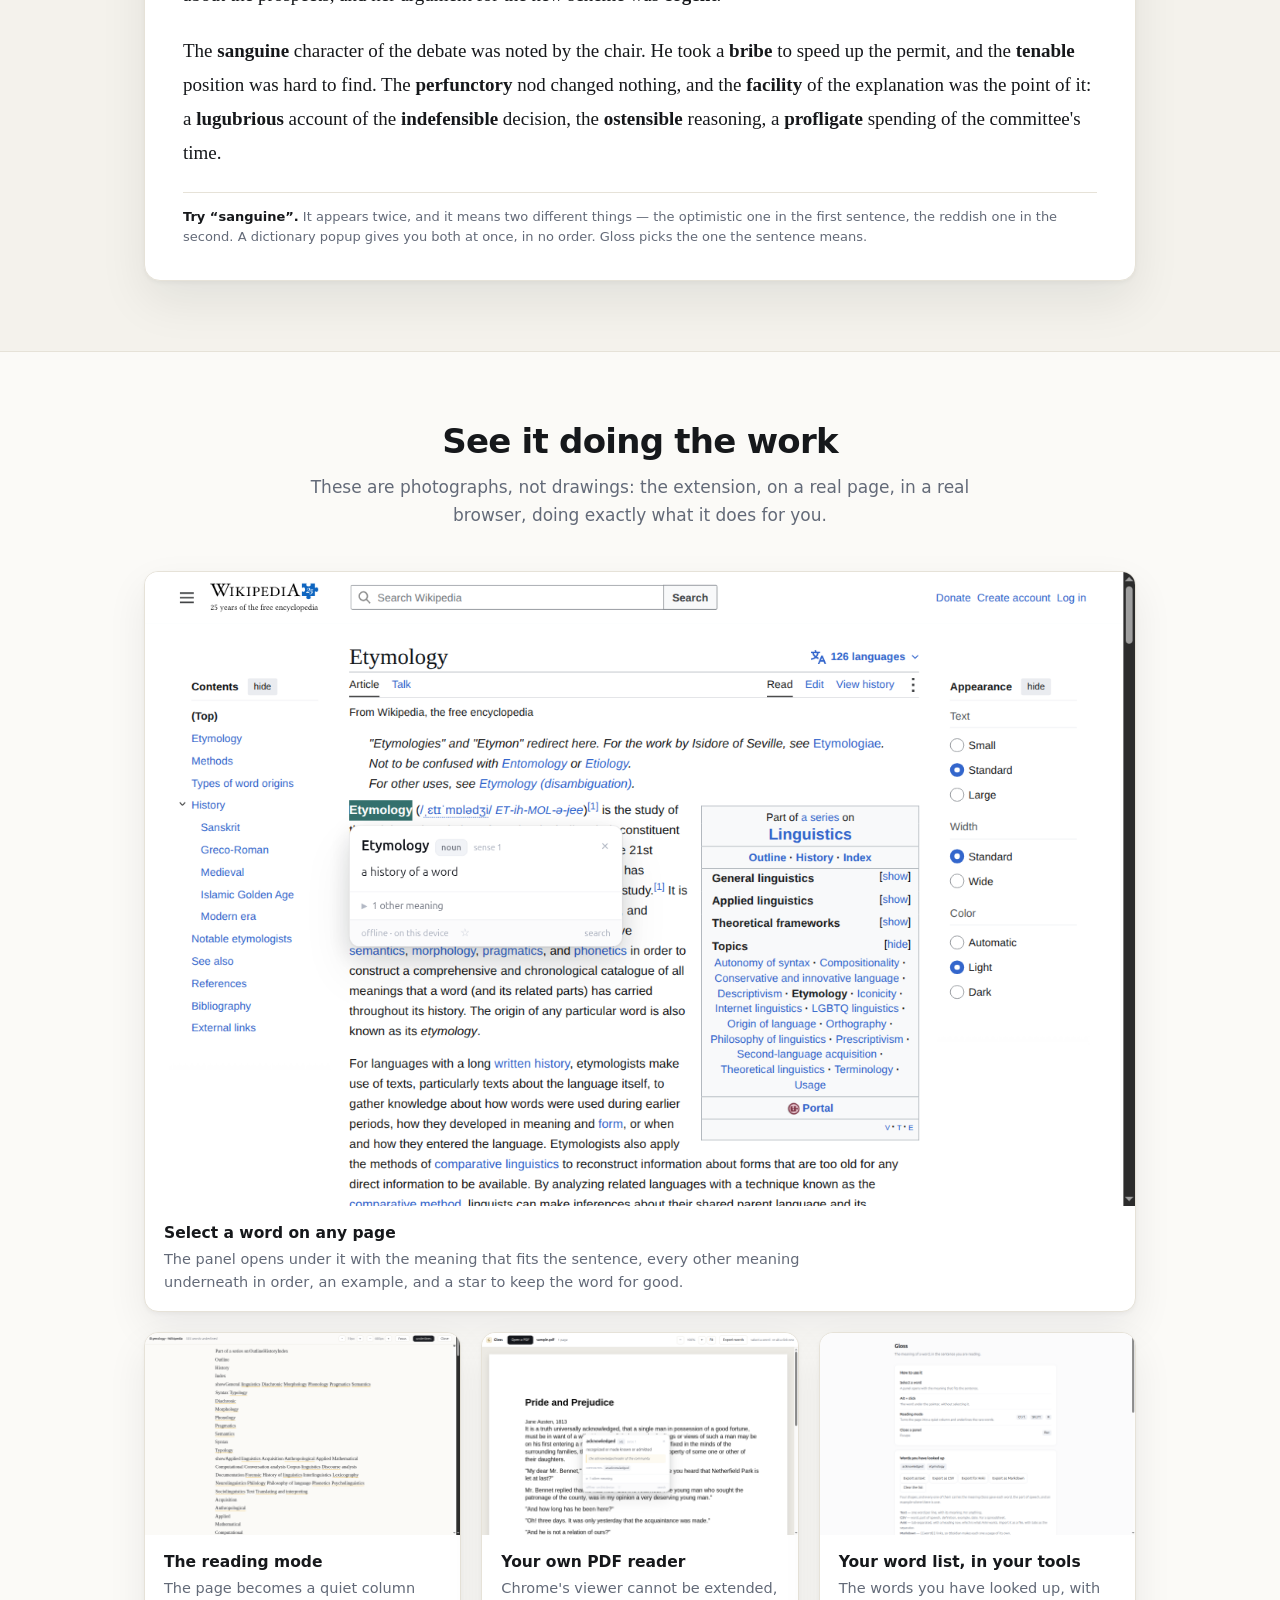
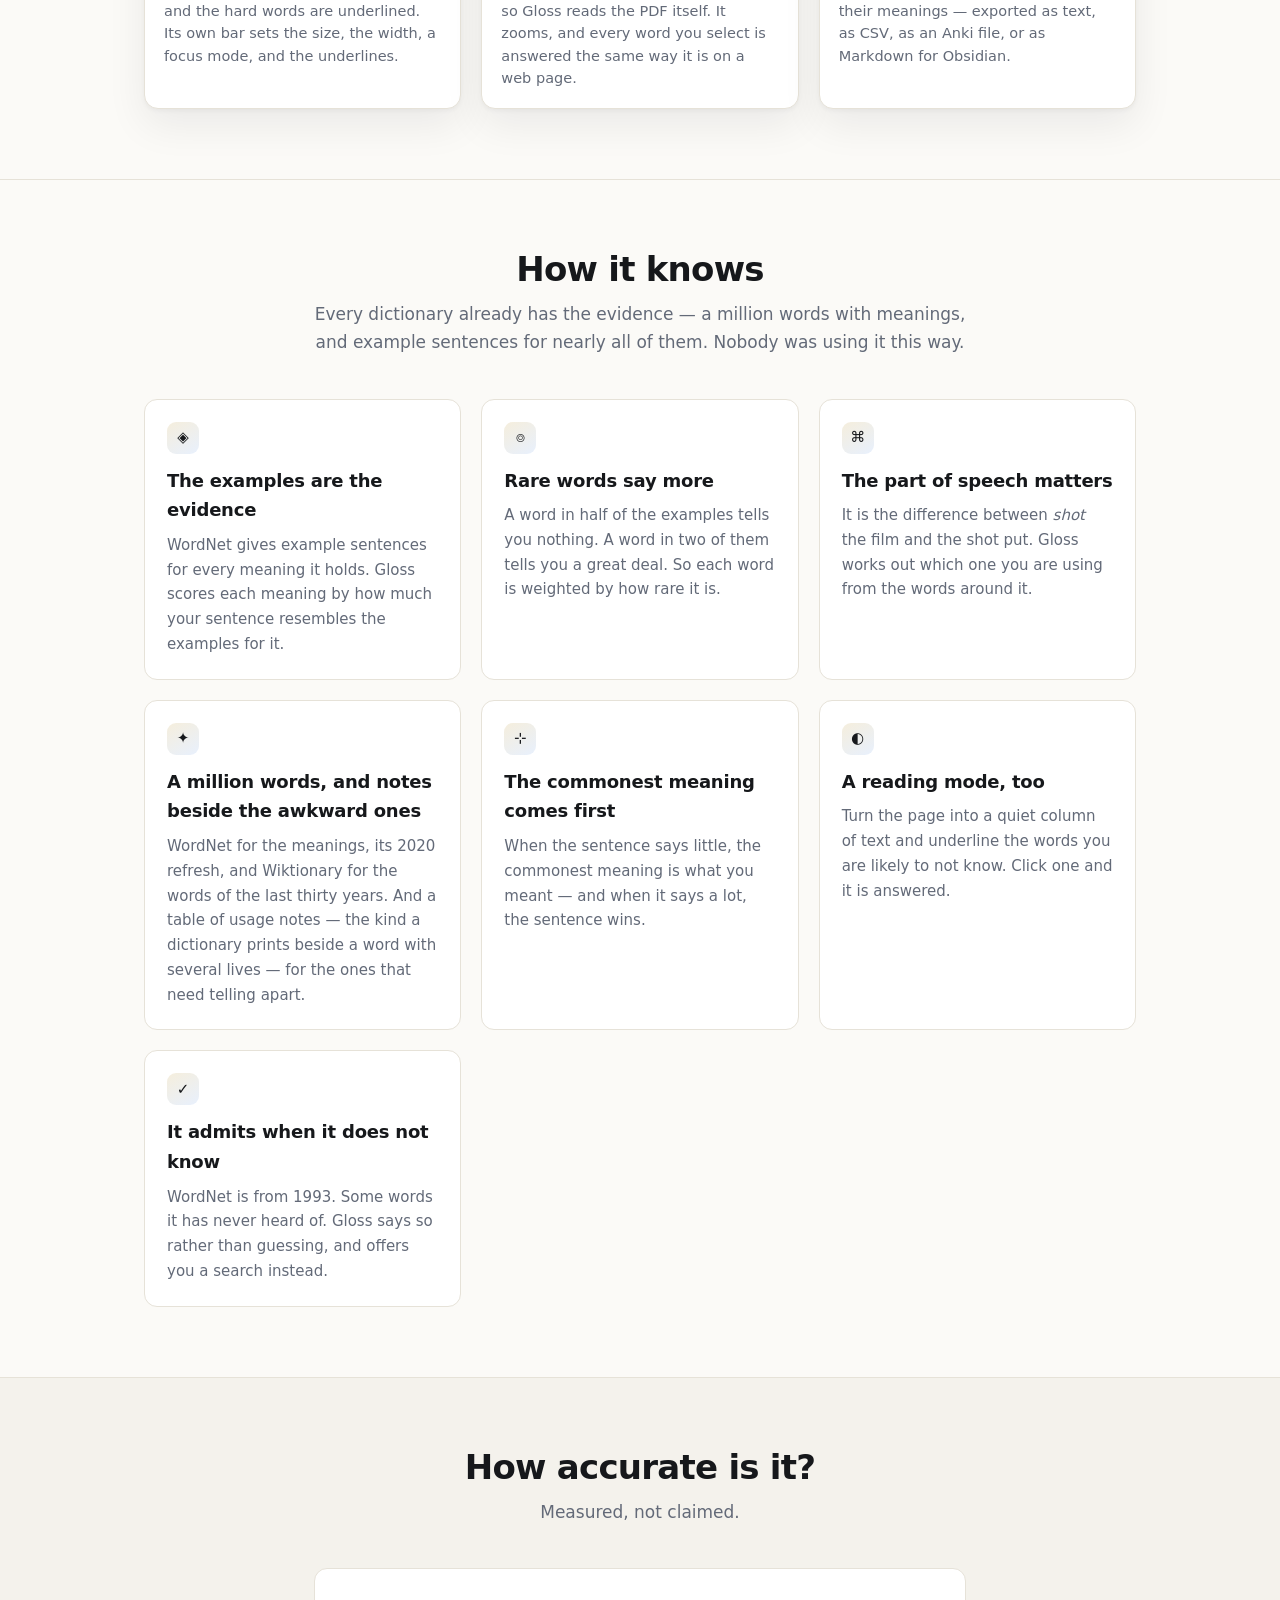
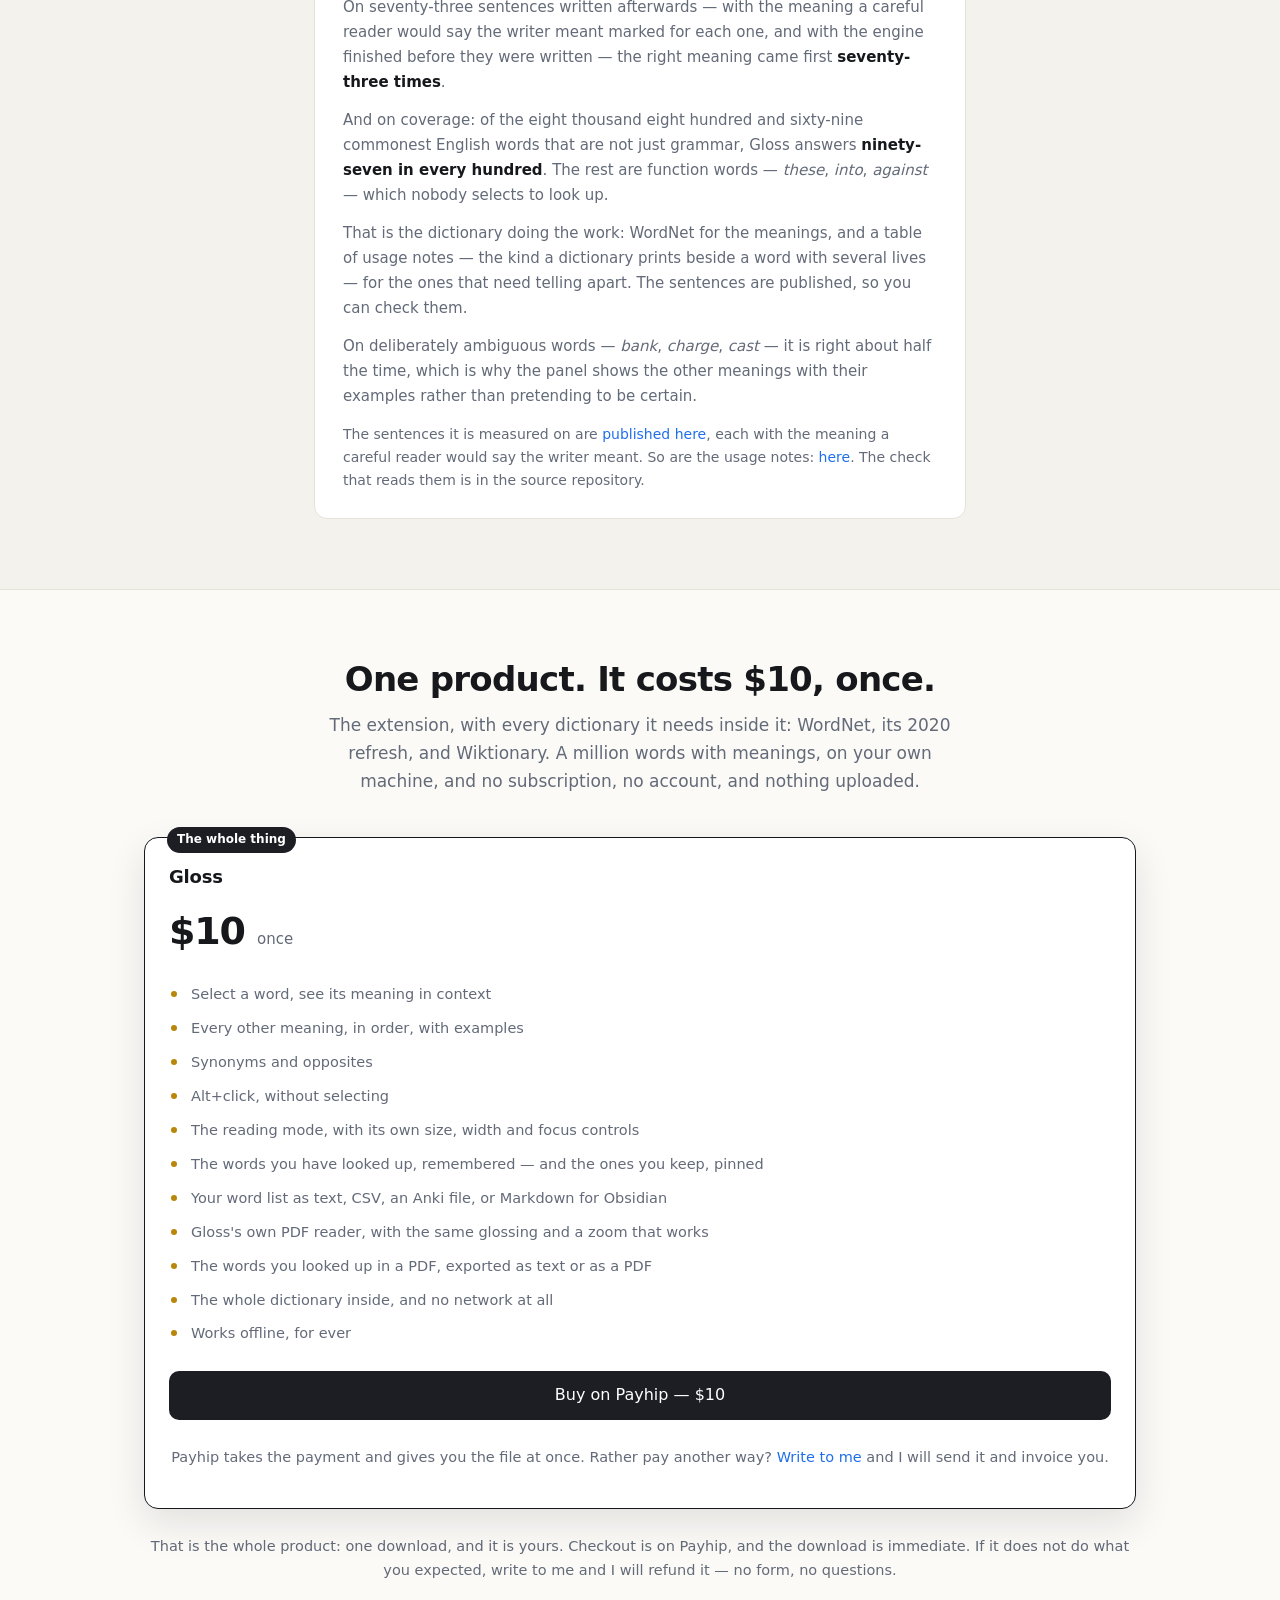
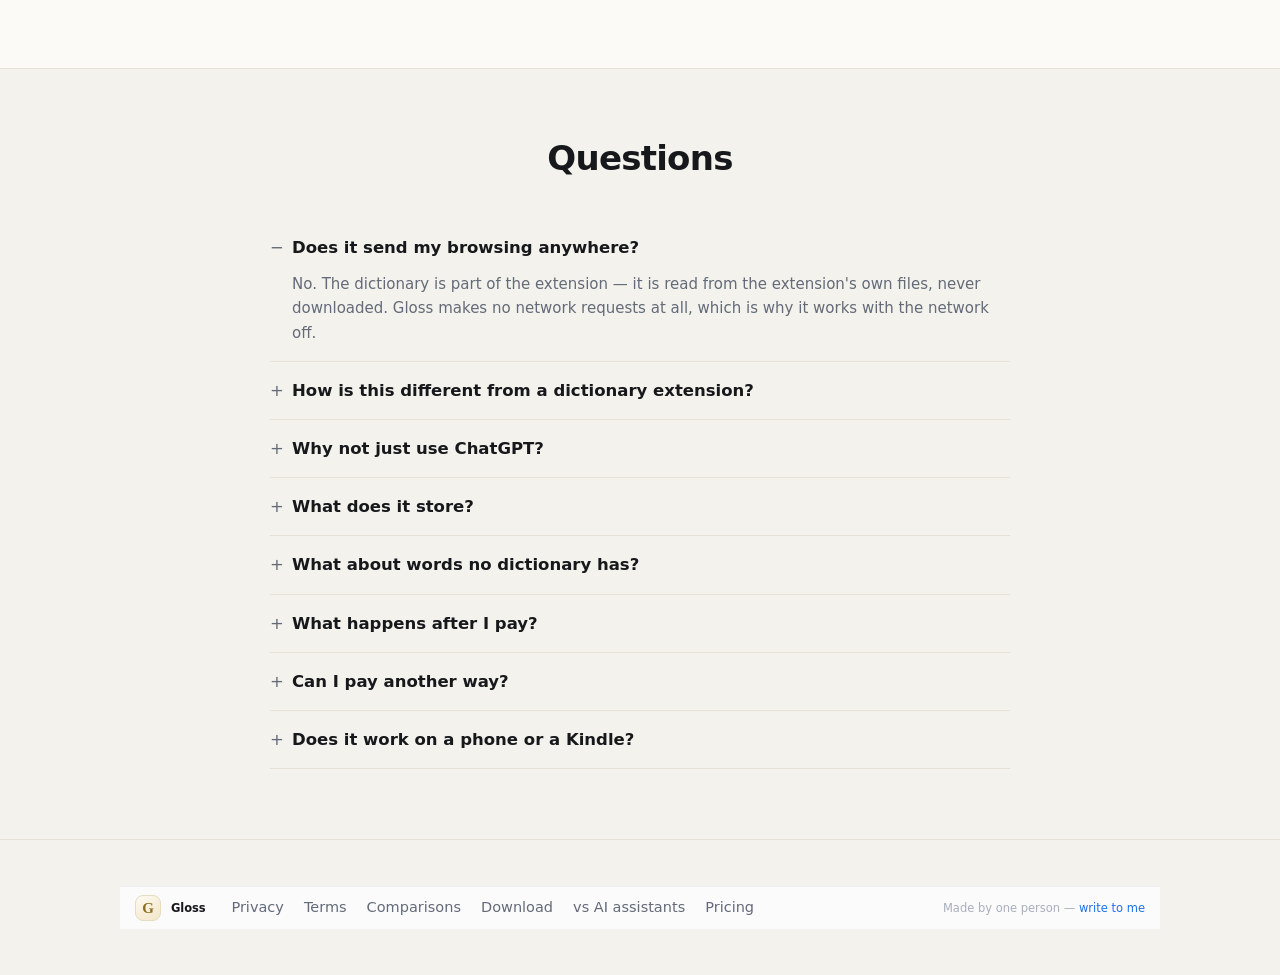
==== commit 42c8ef9f: "Checkout is on Payhip" ====
--- a/index.html
+++ b/index.html
@@ -39,7 +39,7 @@
         </p>
         <div class="cta">
           <a class="btn big" href="#demo">Try it right here</a>
-          <a class="btn big ghost" href="#pricing">Buy it — $10</a>
+          <a class="btn big ghost" href="https://payhip.com/b/jtSC3">Buy it — $10</a>
         </div>
         <p class="fine">$10, once. No account, no subscription, nothing uploaded, and it works with the network off.</p>
         <video
@@ -307,16 +307,17 @@
               <li>The whole dictionary inside, and no network at all</li>
               <li>Works offline, for ever</li>
             </ul>
-            <a
-              class="btn"
-              href="mailto:imhimanshu758@gmail.com?subject=Gloss%20%E2%80%94%20I%27d%20like%20to%20buy%20it&amp;body=Hello%2C%0A%0AI%27d%20like%20to%20buy%20Gloss.%0A%0APlease%20send%20it%20to%3A%0A%0A%20%28an%20email%20address%2C%20or%20a%20Telegram%20or%20Google%20Drive%20you%20can%20share%20to%29%0A%0AThank%20you."
-              >Buy it — write to me</a
-            >
+            <a class="btn" href="https://payhip.com/b/jtSC3">Buy on Payhip — $10</a>
+            <p class="note">
+              Payhip takes the payment and gives you the file at once. Rather pay another way?
+              <a href="mailto:imhimanshu758@gmail.com?subject=Gloss%20%E2%80%94%20I%27d%20like%20to%20buy%20it">Write to me</a> and I will send it and invoice you.
+            </p>
           </div>
         </div>
         <p class="note">
-          That is the whole product: one download, and it is yours. If it does not do what you
-          expected, write to me and I will refund it — no form, no questions.
+          That is the whole product: one download, and it is yours. Checkout is on Payhip, and
+          the download is immediate. If it does not do what you expected, write to me and I will
+          refund it — no form, no questions.
         </p>
       </div>
     </section>
@@ -365,6 +366,22 @@
               <i>emoji</i> and <i>hashtag</i> answer as well as <i>sanguine</i> does. And a word
               that no dictionary has, but that is a word, is said so plainly rather than
               invented.
+            </p>
+          </details>
+          <details>
+            <summary>What happens after I pay?</summary>
+            <p>
+              Payhip takes the payment and gives you the zip straight away, and emails the link
+              as well, so the file is yours even if you close the page. Unzip it, open
+              <code>chrome://extensions</code>, turn on Developer mode, and press
+              <i>Load unpacked</i>. Nothing else is needed — no account, no sign-in.
+            </p>
+          </details>
+          <details>
+            <summary>Can I pay another way?</summary>
+            <p>
+              Yes — <a href="mailto:imhimanshu758@gmail.com?subject=Gloss">write to me</a> and we
+              will sort out a way that works for you, and I will invoice you directly.
             </p>
           </details>
           <details>
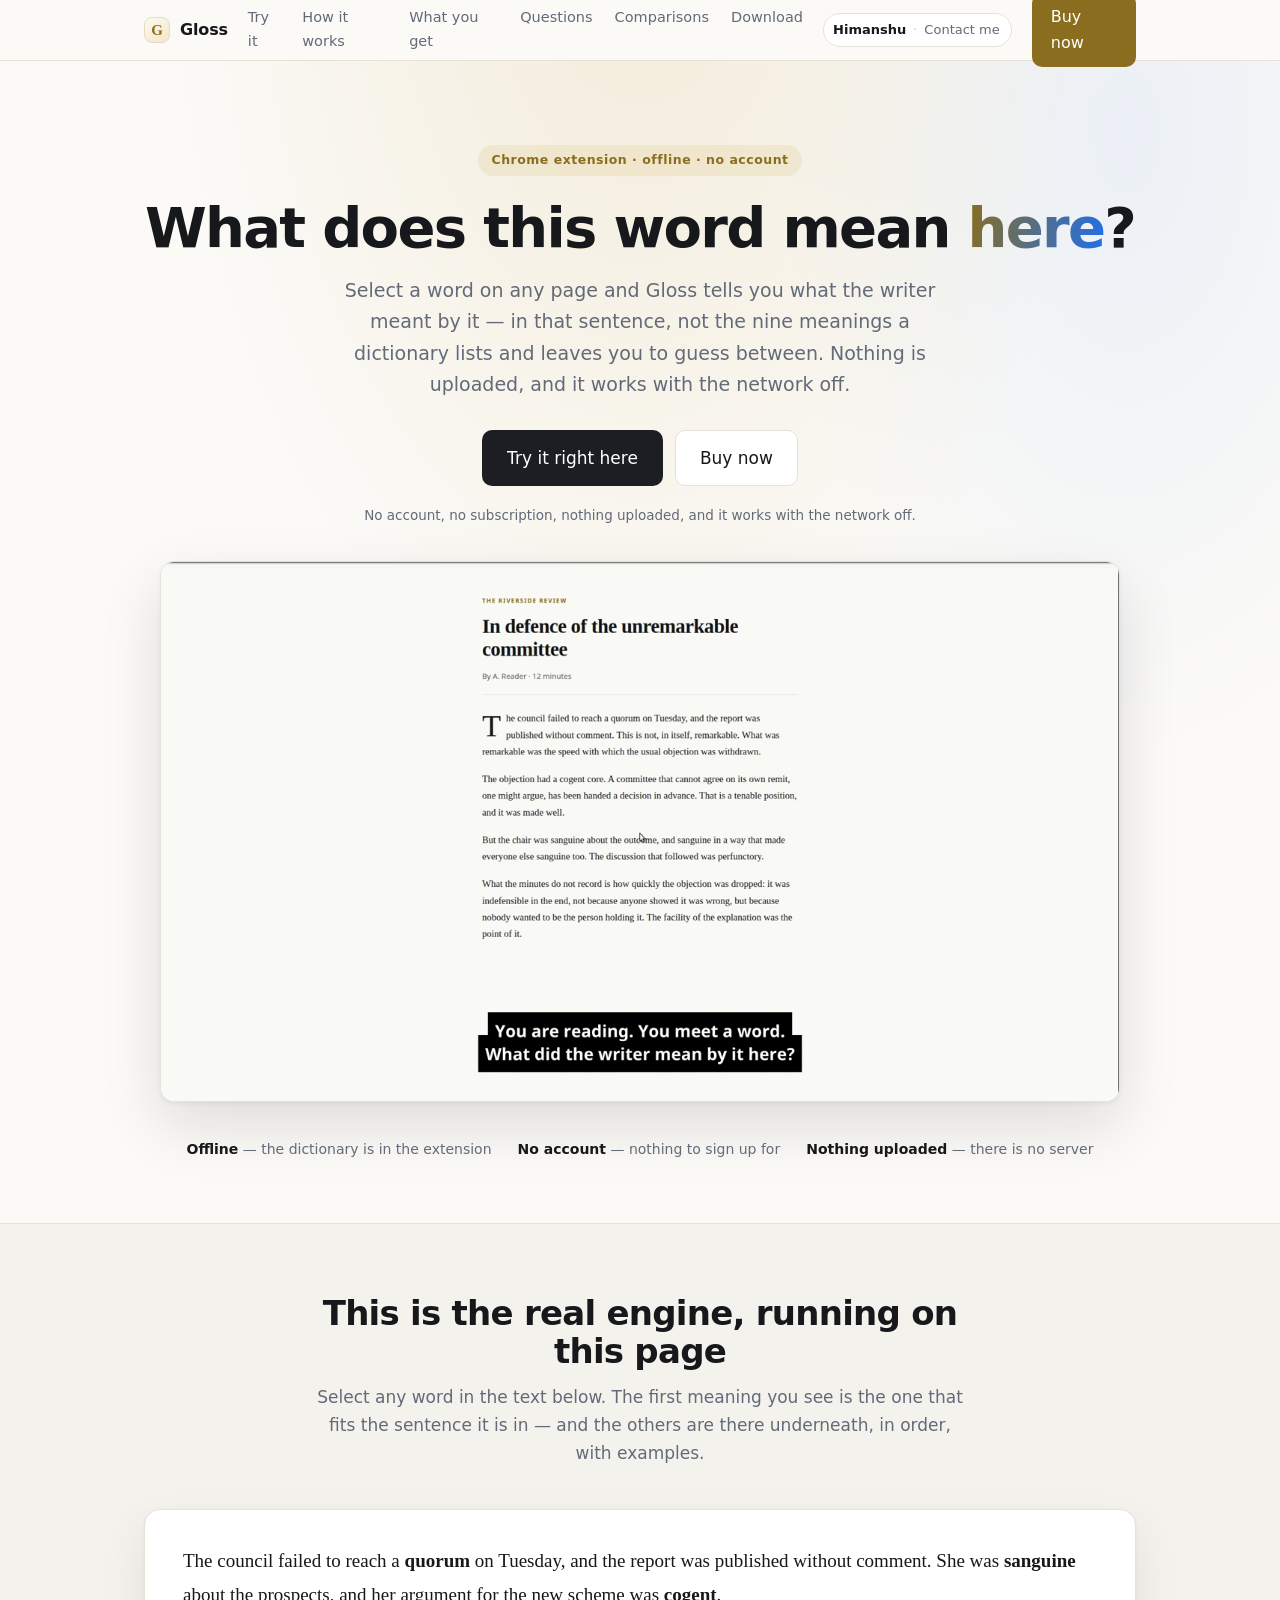
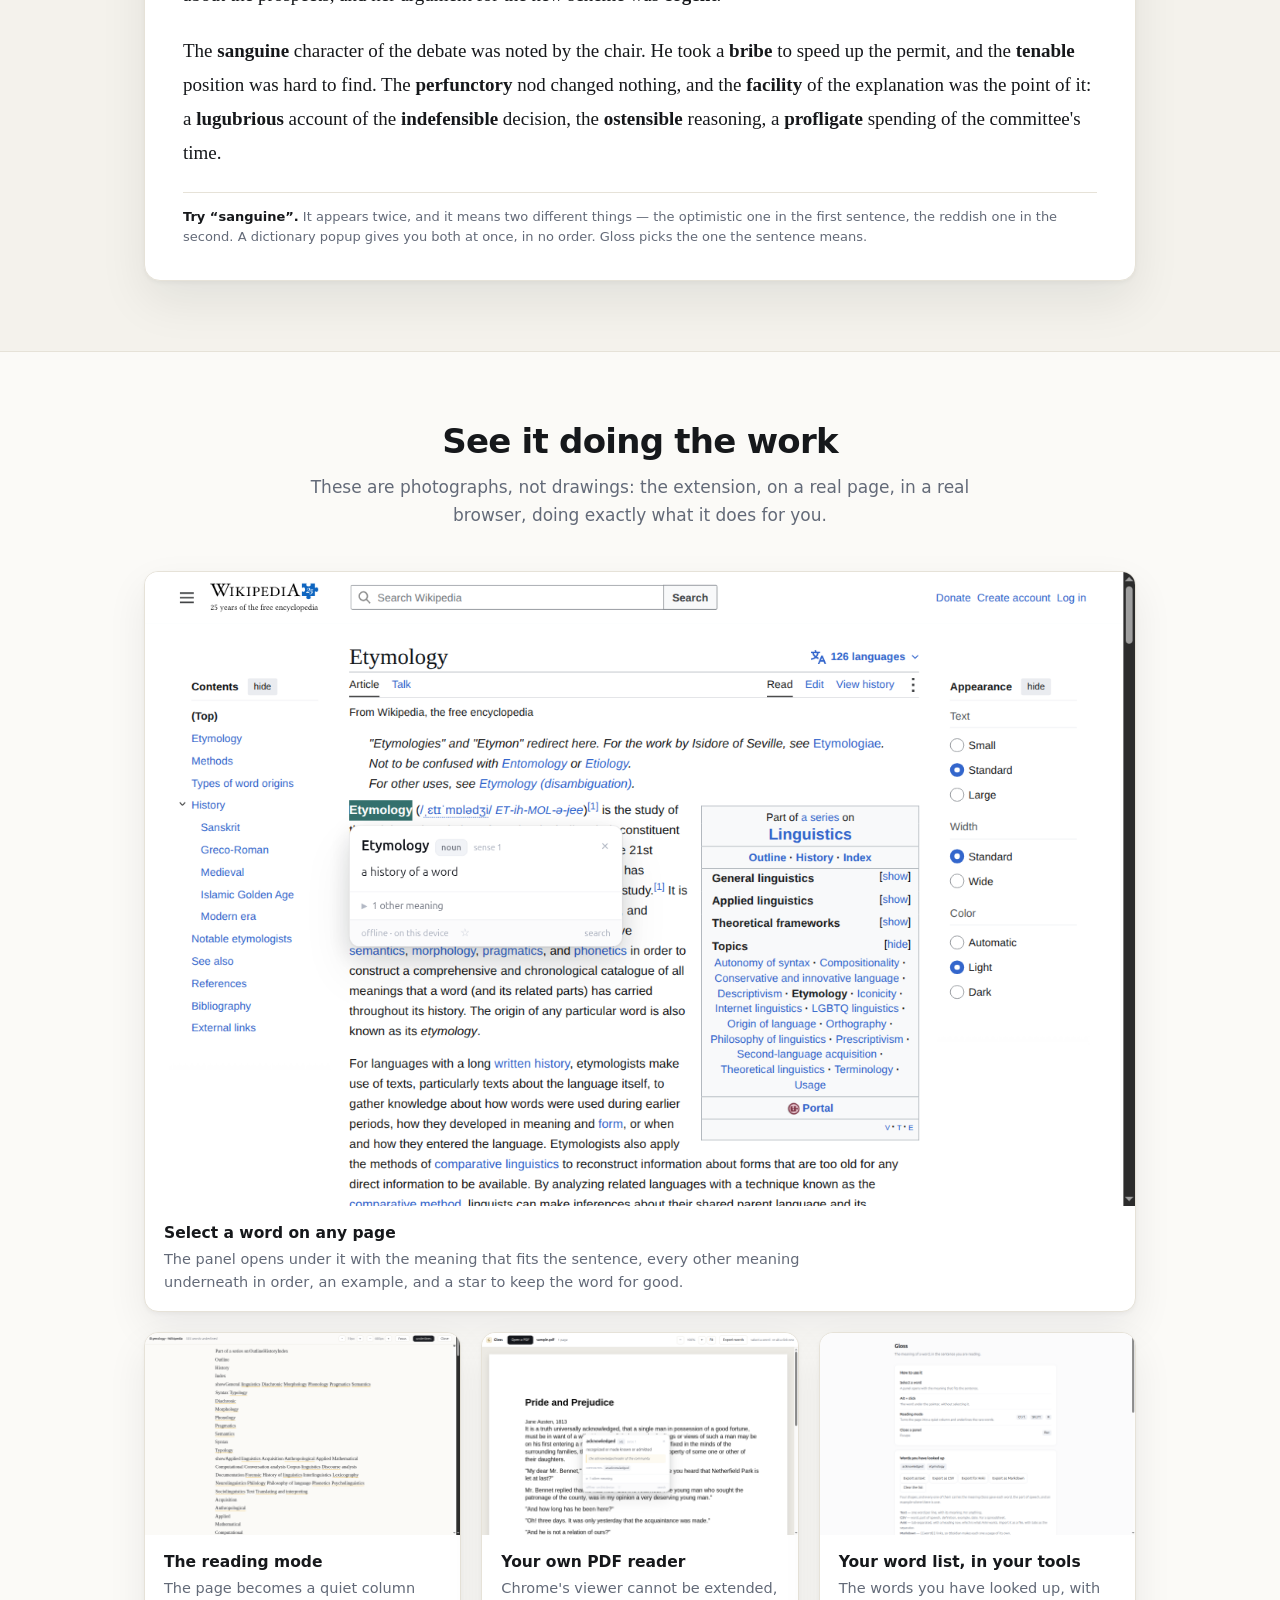
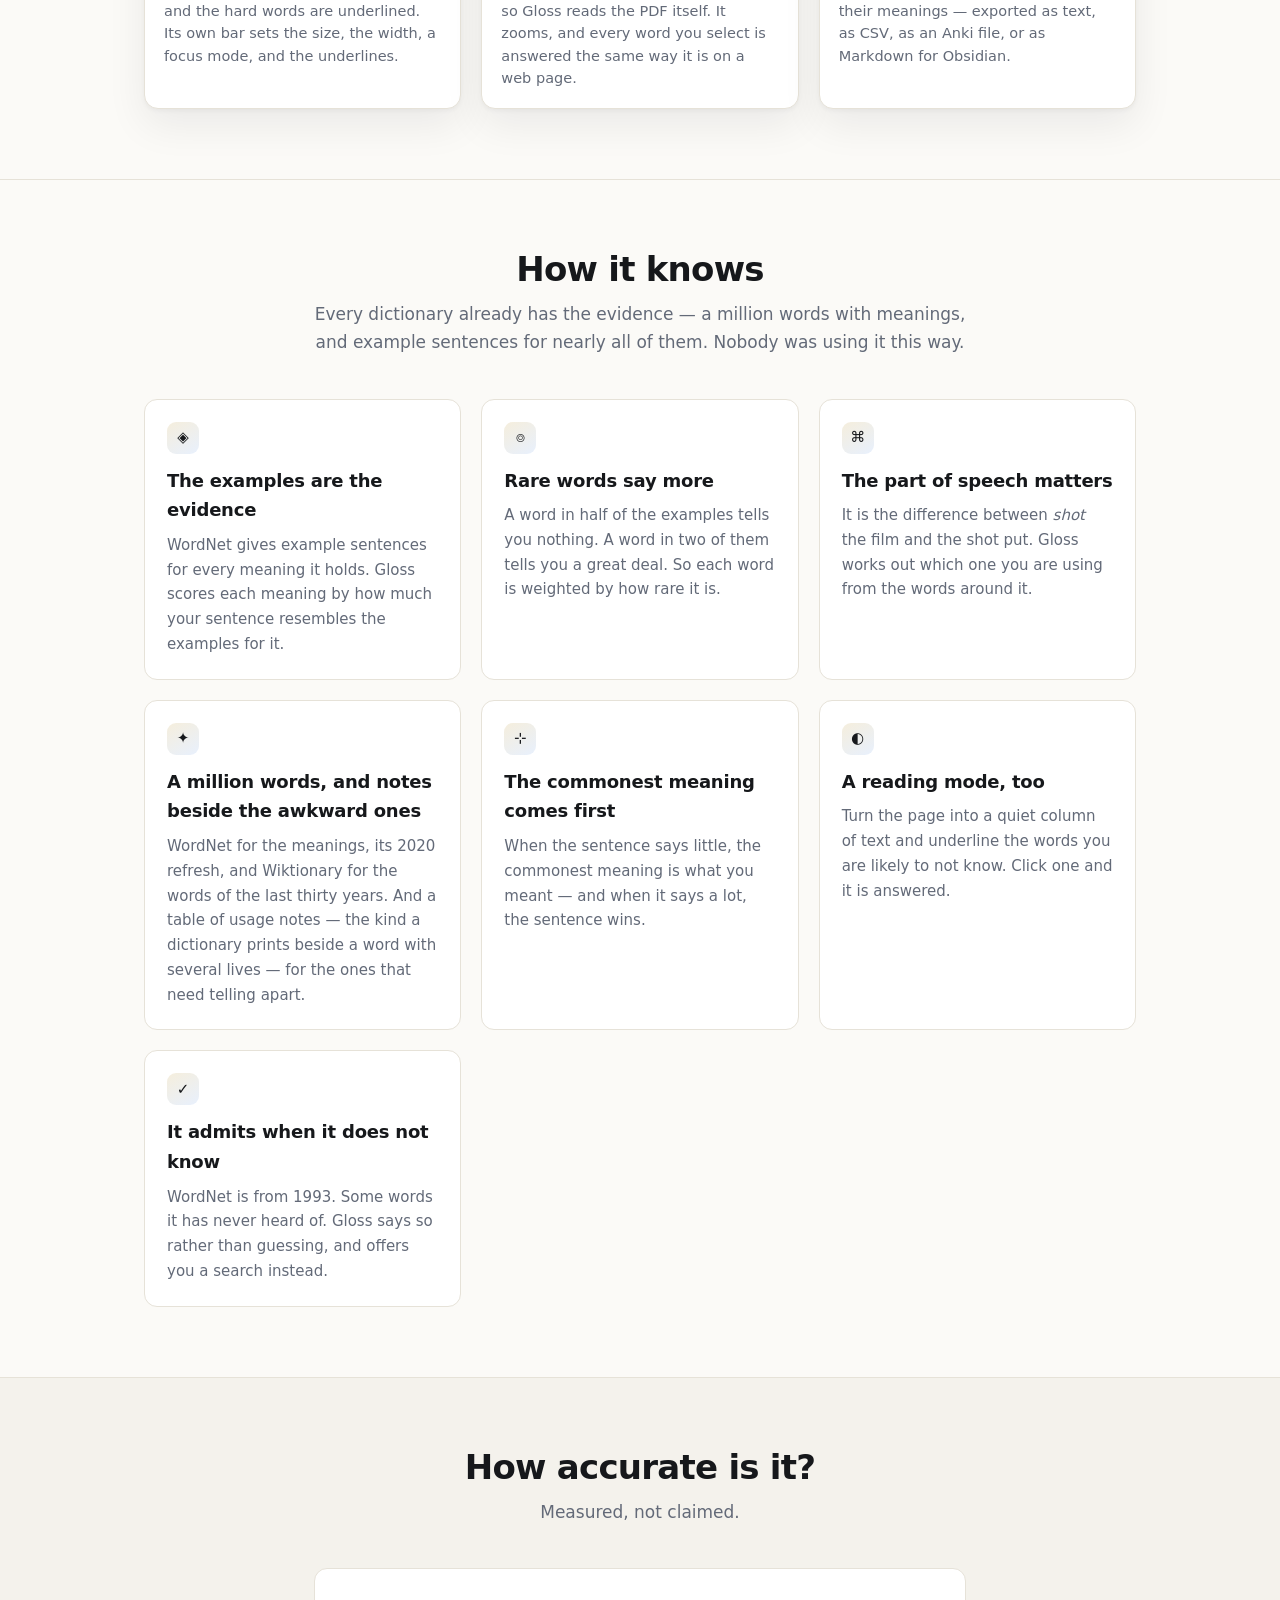
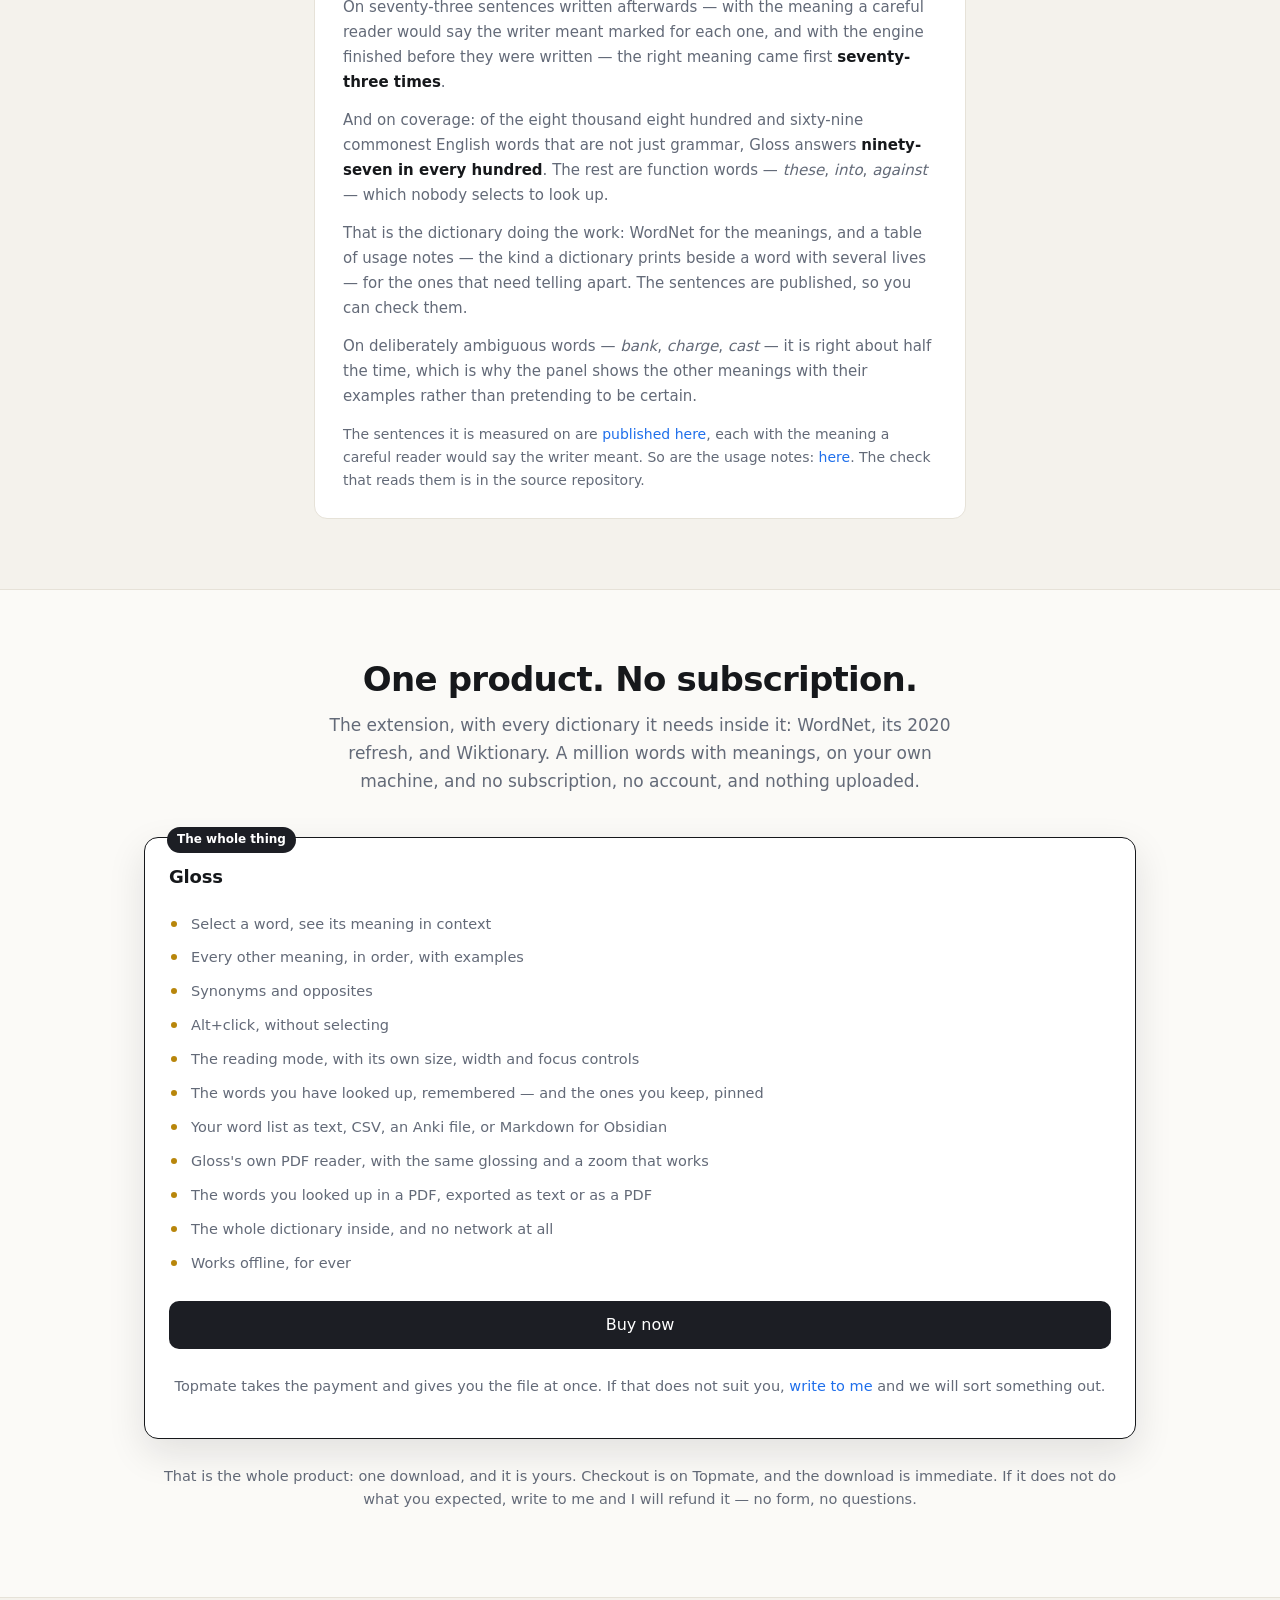
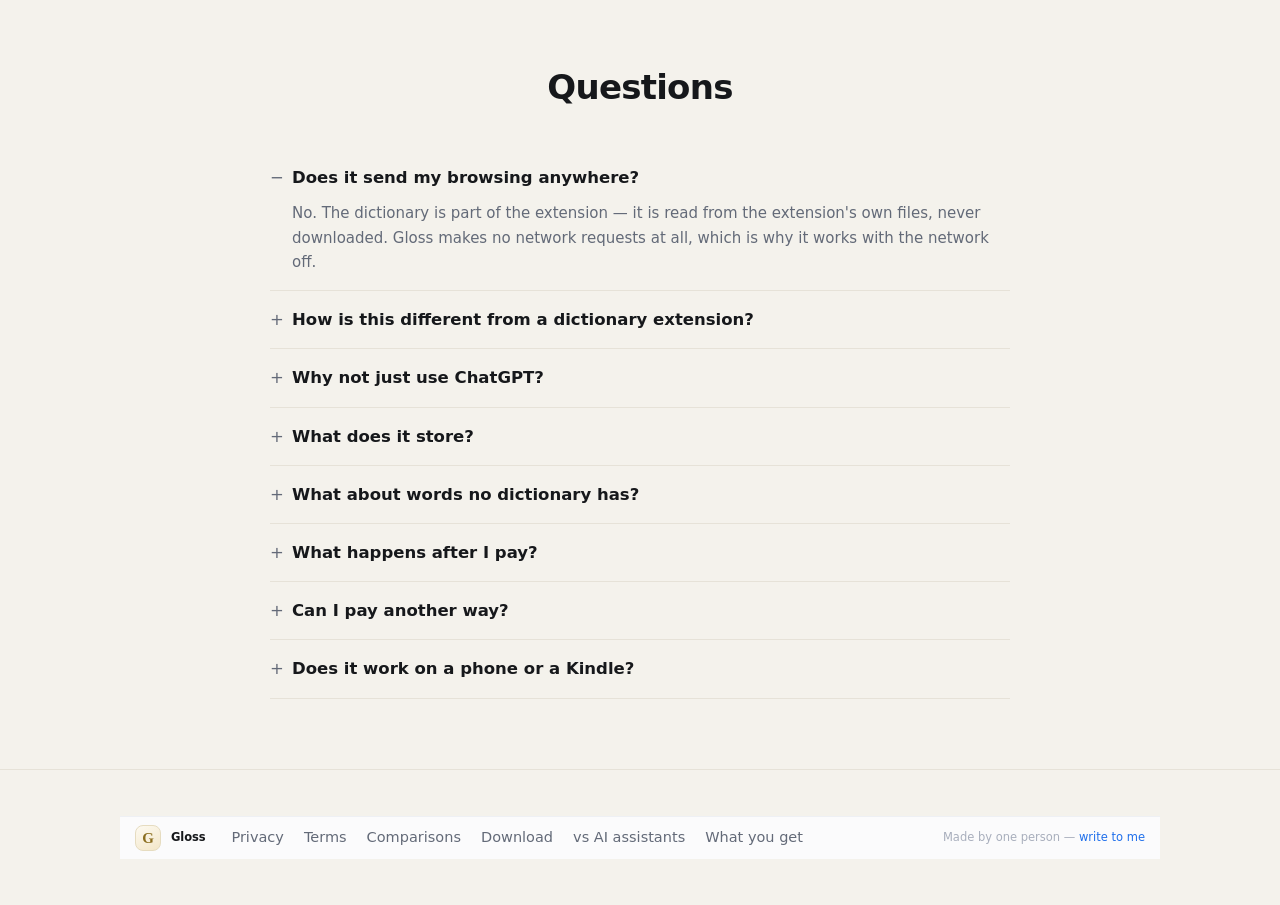
==== commit 43e479c2: "Buy now, no prices" ====
--- a/index.html
+++ b/index.html
@@ -18,13 +18,13 @@
         <nav>
           <a href="#demo">Try it</a>
           <a href="#how">How it works</a>
-          <a href="#pricing">Pricing</a>
+          <a href="#pricing">What you get</a>
           <a href="#faq">Questions</a>
           <a href="compare/dictionary-extensions.html">Comparisons</a>
           <a href="download.html">Download</a>
         </nav>
         <a class="contact" href="mailto:imhimanshu758@gmail.com?subject=Gloss"><span class="who">Himanshu</span><span class="write">Contact me</span></a>
-        <a class="btn gold" href="#pricing">Get Gloss</a>
+        <a class="btn gold" href="https://topmate.io/himanshu1028/2369842">Buy now</a>
       </div>
     </header>
 
@@ -39,9 +39,9 @@
         </p>
         <div class="cta">
           <a class="btn big" href="#demo">Try it right here</a>
-          <a class="btn big ghost" href="https://payhip.com/b/jtSC3">Buy it — $10</a>
-        </div>
-        <p class="fine">$10, once. No account, no subscription, nothing uploaded, and it works with the network off.</p>
+          <a class="btn big ghost" href="https://topmate.io/himanshu1028/2369842">Buy now</a>
+        </div>
+        <p class="fine">No account, no subscription, nothing uploaded, and it works with the network off.</p>
         <video
           class="hero-video"
           src="gloss-sales.mp4"
@@ -282,7 +282,7 @@
     <section id="pricing">
       <div class="wrap">
         <div class="section-head">
-          <h2>One product. It costs $10, once.</h2>
+          <h2>One product. No subscription.</h2>
           <p>
             The extension, with every dictionary it needs inside it: WordNet, its 2020 refresh,
             and Wiktionary. A million words with meanings, on your own machine, and no
@@ -293,7 +293,6 @@
           <div class="plan featured">
             <span class="tag">The whole thing</span>
             <h3>Gloss</h3>
-            <div class="price">$10 <small>once</small></div>
             <ul>
               <li>Select a word, see its meaning in context</li>
               <li>Every other meaning, in order, with examples</li>
@@ -307,15 +306,16 @@
               <li>The whole dictionary inside, and no network at all</li>
               <li>Works offline, for ever</li>
             </ul>
-            <a class="btn" href="https://payhip.com/b/jtSC3">Buy on Payhip — $10</a>
+            <a class="btn" href="https://topmate.io/himanshu1028/2369842">Buy now</a>
             <p class="note">
-              Payhip takes the payment and gives you the file at once. Rather pay another way?
-              <a href="mailto:imhimanshu758@gmail.com?subject=Gloss%20%E2%80%94%20I%27d%20like%20to%20buy%20it">Write to me</a> and I will send it and invoice you.
+              Topmate takes the payment and gives you the file at once. If that does not suit
+              you, <a href="mailto:imhimanshu758@gmail.com?subject=Gloss">write to me</a> and we
+              will sort something out.
             </p>
           </div>
         </div>
         <p class="note">
-          That is the whole product: one download, and it is yours. Checkout is on Payhip, and
+          That is the whole product: one download, and it is yours. Checkout is on Topmate, and
           the download is immediate. If it does not do what you expected, write to me and I will
           refund it — no form, no questions.
         </p>
@@ -371,7 +371,7 @@
           <details>
             <summary>What happens after I pay?</summary>
             <p>
-              Payhip takes the payment and gives you the zip straight away, and emails the link
+              Topmate takes the payment and gives you the zip straight away, and emails the receipt
               as well, so the file is yours even if you close the page. Unzip it, open
               <code>chrome://extensions</code>, turn on Developer mode, and press
               <i>Load unpacked</i>. Nothing else is needed — no account, no sign-in.
@@ -404,7 +404,7 @@
           <a href="compare/dictionary-extensions.html">Comparisons</a>
           <a href="download.html">Download</a>
           <a href="compare/ai-assistants.html">vs AI assistants</a>
-          <a href="#pricing">Pricing</a>
+          <a href="#pricing">What you get</a>
         </nav>
         <span class="spacer"></span>
         <span>Made by one person — <a href="mailto:imhimanshu758@gmail.com">write to me</a></span>
